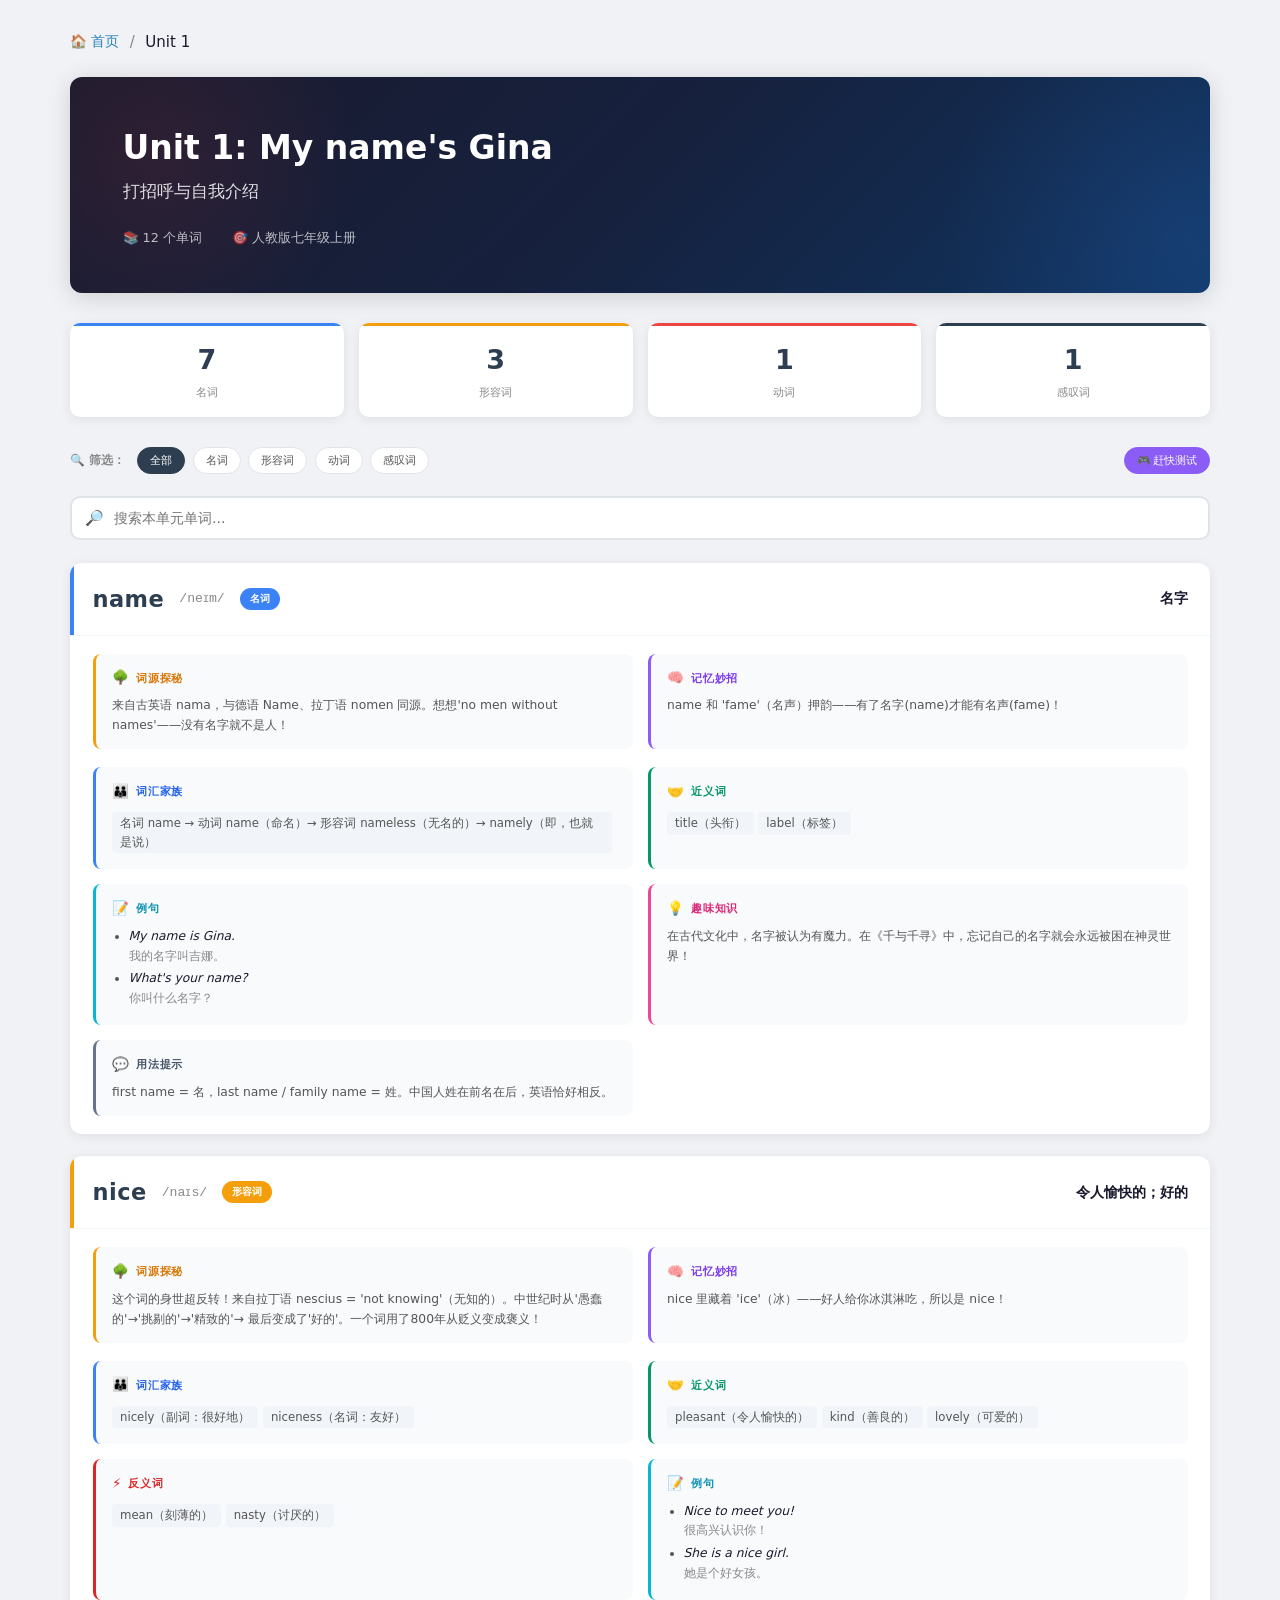
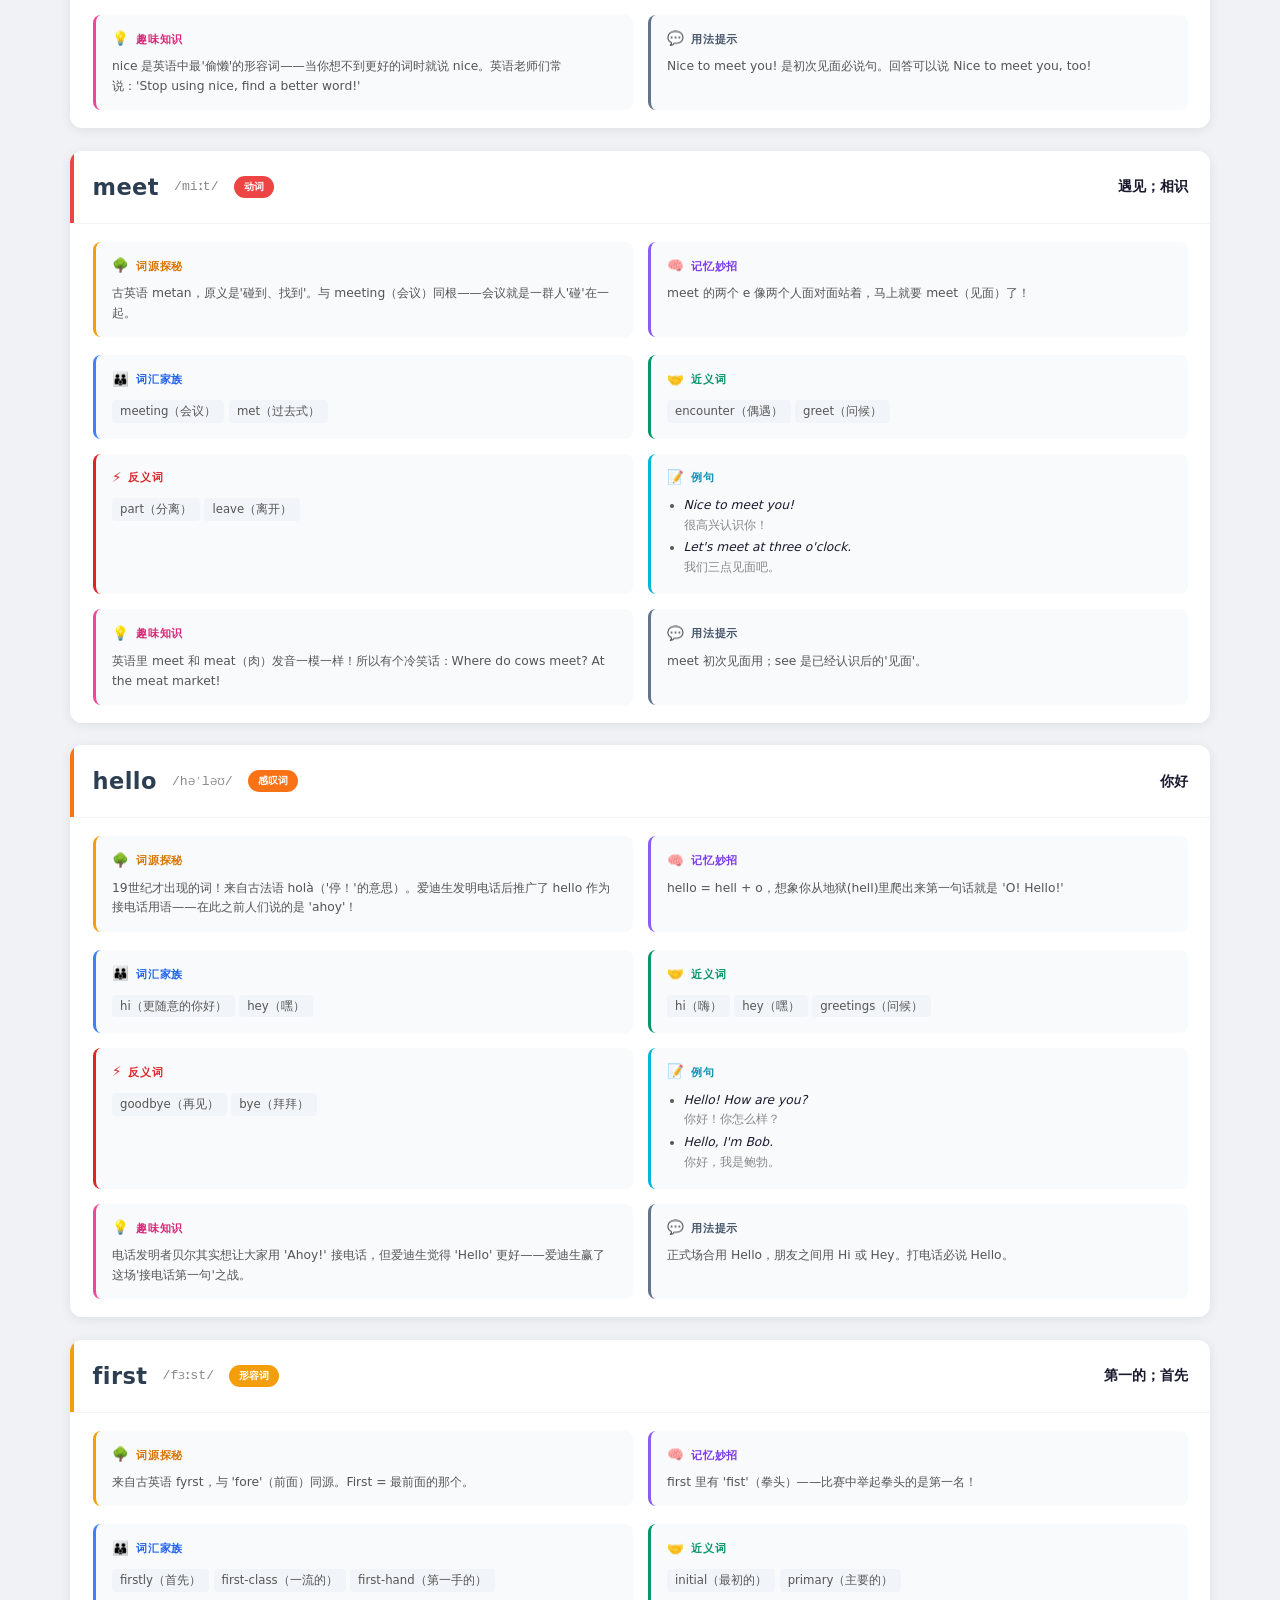
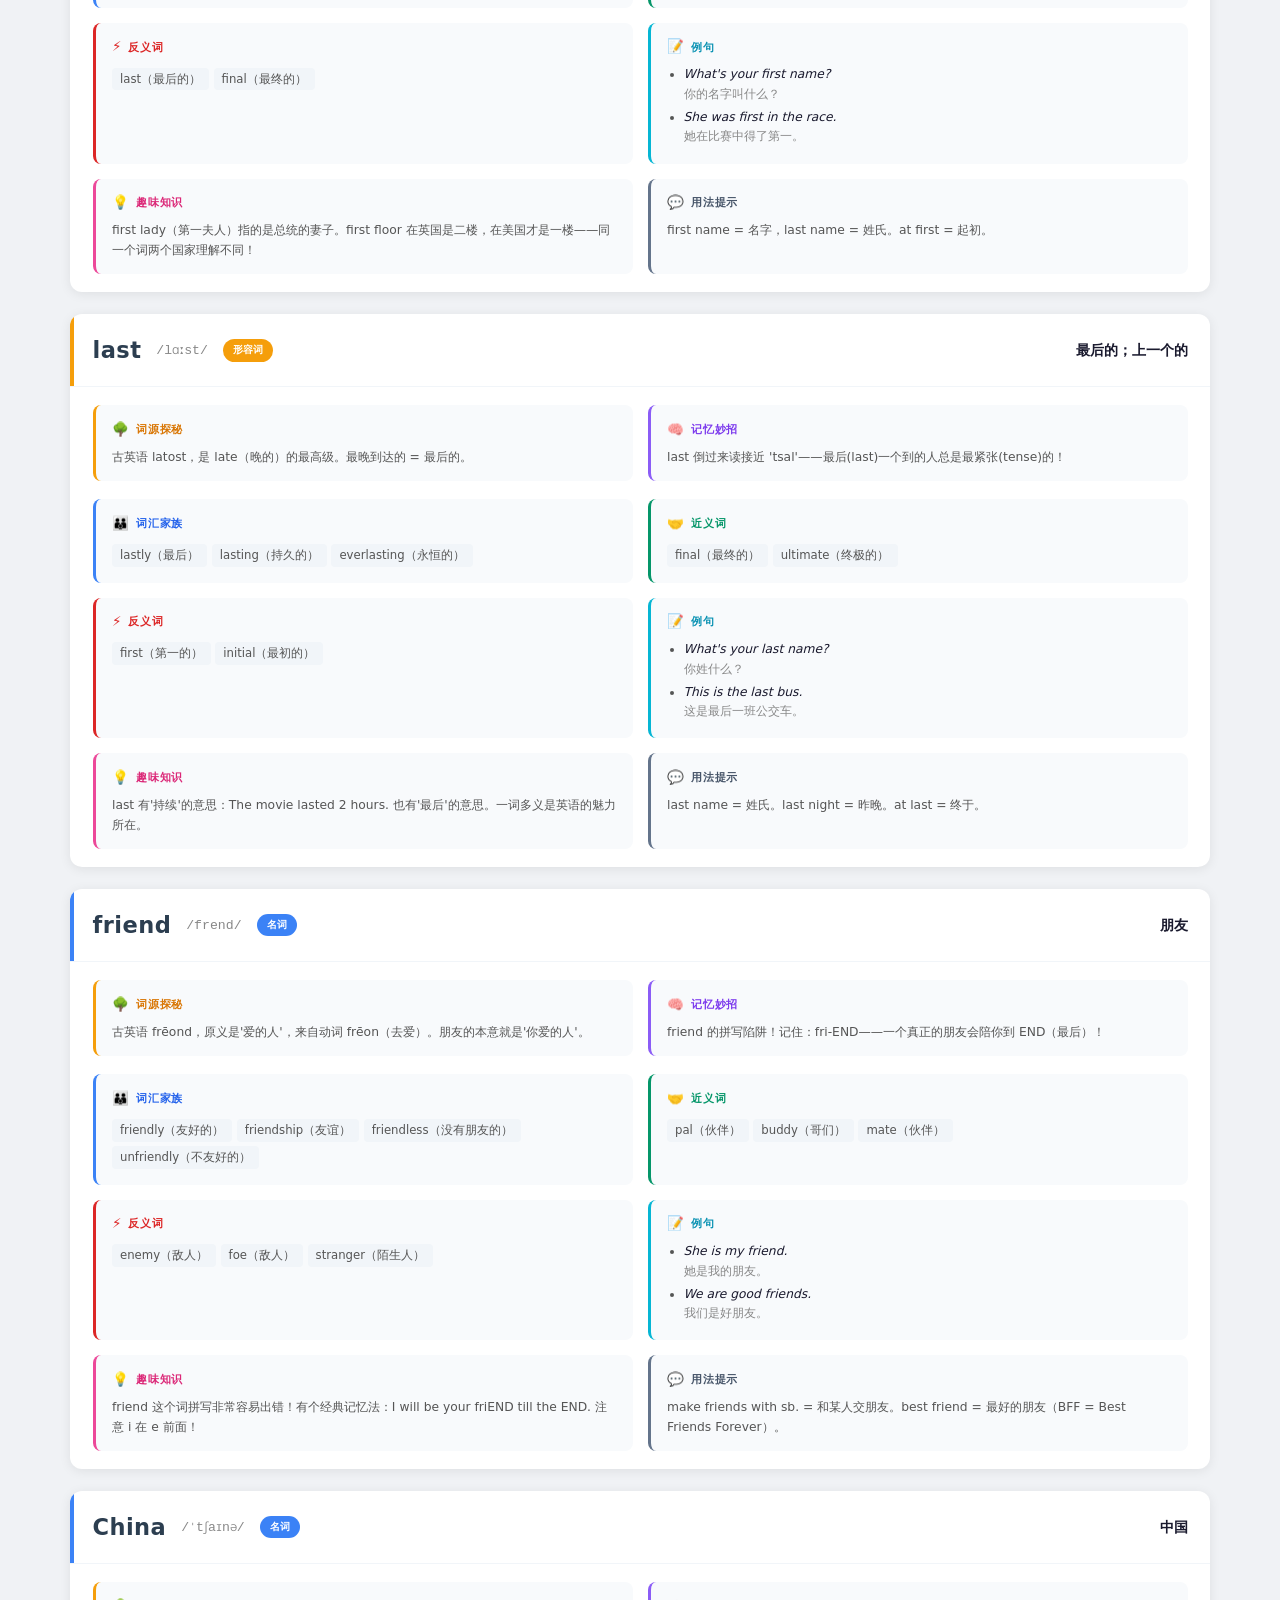
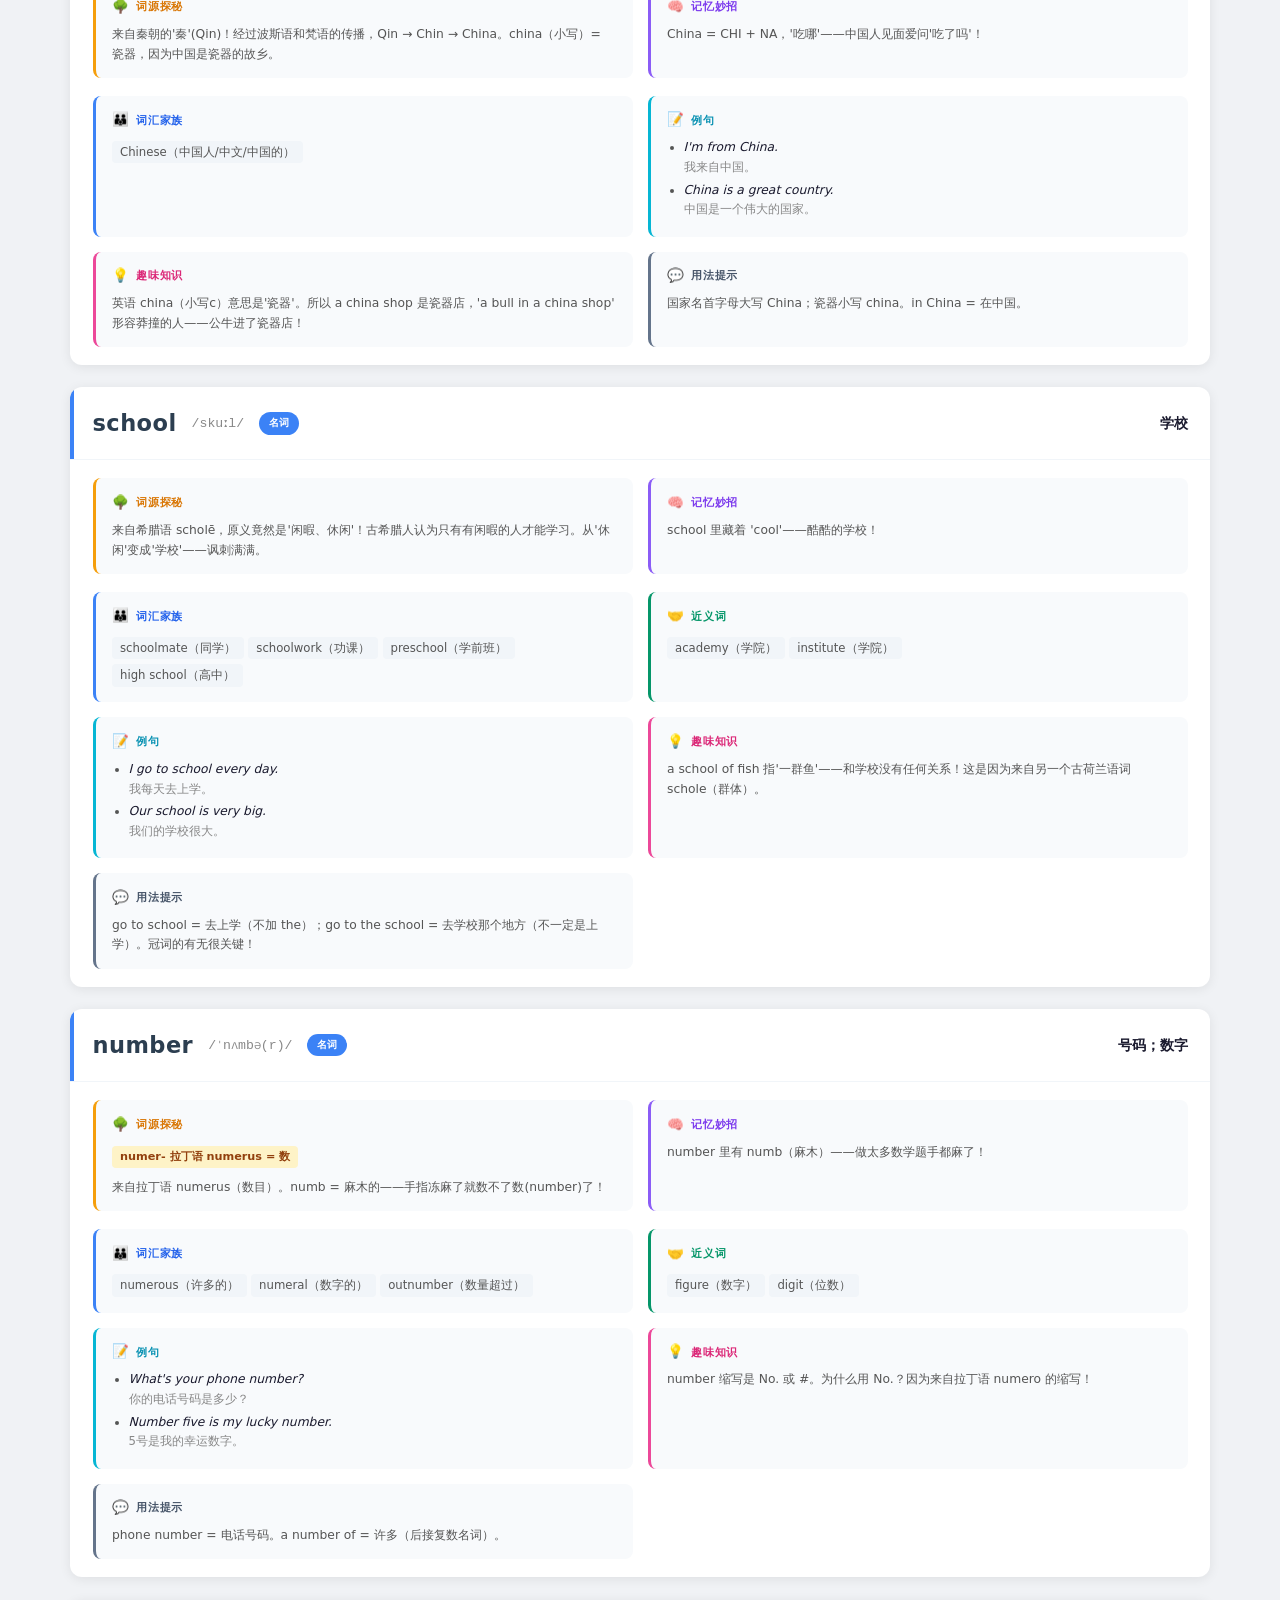
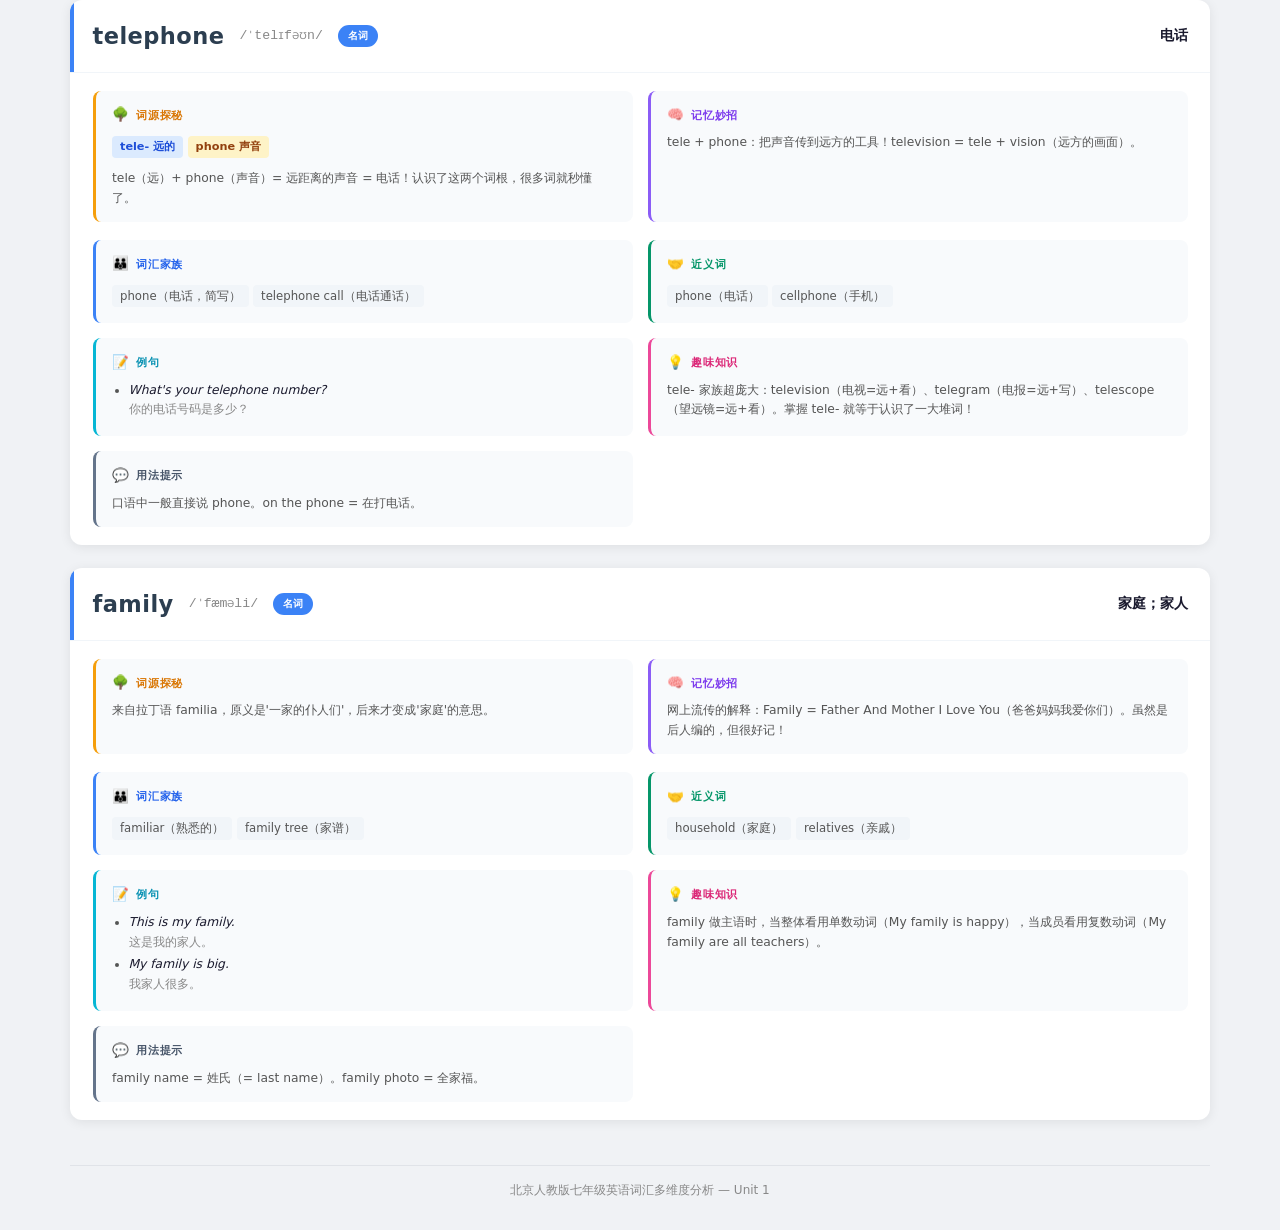
==== unit1.html @ 32a8beb2 "Initial commit: 北京初一英语词汇多维度分析 人教版七年级上册9个单元、90+核心词汇的多维度分析网站： - 词源探秘、记忆妙招、近反义词、趣味知识、用法提示 - 全局搜索、词性筛选、测" ====
<!DOCTYPE html>
<html lang="zh-CN">
<head>
<meta charset="UTF-8"><meta name="viewport" content="width=device-width,initial-scale=1">
<title>Unit 1 — 词汇分析</title>
<link rel="stylesheet" href="style.css">
</head>
<body>
<div id="unit-root"><p style="color:#888;padding:2rem">Loading...</p></div>
<script src="vocab-data-u1.js"></script>
<script src="word-renderer.js"></script>
<script>WordRenderer.renderUnit(UNIT1, document.getElementById('unit-root'));</script>
</body></html>
---- style.css ----
/* ===== Base Reset ===== */
*,*::before,*::after{box-sizing:border-box;margin:0;padding:0}
:root{
  --bg:#f0f2f5;--card:#fff;--border:#e0e3e8;
  --text:#1a1a2e;--text2:#555;--text3:#888;
  --accent:#2c3e50;--link:#2980b9;
  --shadow:0 2px 12px rgba(0,0,0,.08);
  --radius:10px;
  --noun:#3b82f6;--verb:#ef4444;--adj:#f59e0b;--adv:#8b5cf6;
  --prep:#06b6d4;--pron:#ec4899;--conj:#14b8a6;--num:#6366f1;--interj:#f97316;
}
html{font-size:15px;scroll-behavior:smooth}
body{font-family:"Segoe UI","Microsoft YaHei","PingFang SC",system-ui,sans-serif;background:var(--bg);color:var(--text);line-height:1.6;padding:2rem;max-width:1200px;margin:0 auto}

/* ===== Typography ===== */
h1{font-size:1.8rem;color:var(--accent);margin-bottom:.3rem}
h2{font-size:1.3rem;color:var(--accent);margin:2rem 0 1rem;padding-bottom:.4rem;border-bottom:2px solid var(--border)}
h3{font-size:1.05rem;color:var(--text2);margin:1.2rem 0 .6rem}
p.subtitle{color:var(--text2);margin-bottom:2rem;font-size:.95rem}

/* ===== Cover ===== */
.cover{background:linear-gradient(135deg,#1a1a2e 0%,#16213e 50%,#0f3460 100%);color:#fff;border-radius:12px;padding:3rem 3.5rem;margin-bottom:2rem;box-shadow:0 4px 24px rgba(0,0,0,.15);position:relative;overflow:hidden}
.cover::before{content:'';position:absolute;top:-40%;right:-20%;width:500px;height:500px;background:radial-gradient(circle,rgba(59,130,246,.15) 0%,transparent 70%);pointer-events:none}
.cover::after{content:'';position:absolute;bottom:-30%;left:-10%;width:400px;height:400px;background:radial-gradient(circle,rgba(239,68,68,.1) 0%,transparent 70%);pointer-events:none}
.cover h1{font-size:2.2rem;margin-bottom:.3rem;position:relative;z-index:1;color:#fff}
.cover .cover-sub{font-size:1.1rem;color:rgba(255,255,255,.85);margin-bottom:1.5rem;position:relative;z-index:1}
.cover .cover-meta{display:flex;gap:2rem;flex-wrap:wrap;font-size:.85rem;color:rgba(255,255,255,.7);position:relative;z-index:1}
.cover .cover-meta span{display:flex;align-items:center;gap:.4rem}
.cover .cover-emoji{font-size:3rem;position:absolute;right:3rem;top:50%;transform:translateY(-50%);z-index:1;opacity:.3}

/* ===== Stats Bar ===== */
.stats-bar{display:grid;grid-template-columns:repeat(4,1fr);gap:1rem;margin-bottom:2rem}
.stat-card{background:var(--card);border-radius:var(--radius);box-shadow:var(--shadow);padding:1rem 1.2rem;text-align:center;position:relative;overflow:hidden}
.stat-card::before{content:'';position:absolute;top:0;left:0;right:0;height:3px;background:var(--accent)}
.stat-card .stat-num{font-size:1.8rem;font-weight:800;color:var(--accent)}
.stat-card .stat-label{font-size:.75rem;color:var(--text3);margin-top:.2rem}
.stat-card.sc-noun::before{background:var(--noun)}
.stat-card.sc-verb::before{background:var(--verb)}
.stat-card.sc-adj::before{background:var(--adj)}
.stat-card.sc-total::before{background:linear-gradient(90deg,var(--noun),var(--verb),var(--adj),var(--adv))}

/* ===== Unit Grid ===== */
.unit-grid{display:grid;grid-template-columns:repeat(3,1fr);gap:1rem;margin-bottom:2rem}
a.unit-card{text-decoration:none;color:inherit;display:block}
.unit-card{background:var(--card);border-radius:var(--radius);box-shadow:var(--shadow);padding:1.3rem 1.5rem;border-left:4px solid var(--border);transition:transform .15s,box-shadow .15s;cursor:pointer;position:relative;overflow:hidden}
.unit-card:hover{transform:translateY(-3px);box-shadow:0 8px 24px rgba(0,0,0,.12)}
.unit-card .unit-num{font-size:.62rem;font-weight:700;letter-spacing:.12em;text-transform:uppercase;margin-bottom:.3rem;color:var(--text3)}
.unit-card .unit-title{font-size:1rem;font-weight:700;color:var(--accent);margin-bottom:.4rem}
.unit-card .unit-desc{font-size:.78rem;color:var(--text2);line-height:1.5;margin-bottom:.5rem}
.unit-card .unit-tags{display:flex;gap:.3rem;flex-wrap:wrap}
.unit-card .unit-tag{font-size:.62rem;padding:2px 8px;border-radius:12px;font-weight:600;color:#fff}
.unit-card .unit-count{position:absolute;right:1rem;top:1rem;font-size:.7rem;color:var(--text3);font-weight:600}
.uc-1{border-left-color:#3b82f6}.uc-2{border-left-color:#ef4444}.uc-3{border-left-color:#f59e0b}
.uc-4{border-left-color:#8b5cf6}.uc-5{border-left-color:#06b6d4}.uc-6{border-left-color:#ec4899}
.uc-7{border-left-color:#14b8a6}.uc-8{border-left-color:#f97316}.uc-9{border-left-color:#6366f1}
.uc-10{border-left-color:#84cc16}.uc-11{border-left-color:#a855f7}.uc-12{border-left-color:#0ea5e9}

/* ===== Search Bar ===== */
.search-wrap{margin-bottom:2rem;position:relative}
.search-wrap input{width:100%;padding:.8rem 1.2rem .8rem 2.8rem;border:2px solid var(--border);border-radius:var(--radius);font-size:.95rem;font-family:inherit;background:var(--card);transition:border-color .2s,box-shadow .2s;outline:none}
.search-wrap input:focus{border-color:var(--link);box-shadow:0 0 0 3px rgba(41,128,185,.12)}
.search-wrap .search-icon{position:absolute;left:1rem;top:50%;transform:translateY(-50%);font-size:1rem;color:var(--text3)}
.search-results{position:absolute;top:100%;left:0;right:0;background:var(--card);border:1px solid var(--border);border-radius:var(--radius);box-shadow:0 8px 32px rgba(0,0,0,.12);max-height:400px;overflow-y:auto;z-index:100;display:none}
.search-results.active{display:block}
.search-item{padding:.7rem 1.2rem;cursor:pointer;transition:background .1s;display:flex;align-items:center;gap:.8rem;border-bottom:1px solid #f1f5f9}
.search-item:hover{background:#f8fafc}
.search-item .si-word{font-weight:700;font-size:.95rem;min-width:80px}
.search-item .si-phonetic{font-size:.78rem;color:var(--text3)}
.search-item .si-meaning{font-size:.78rem;color:var(--text2);flex:1}
.search-item .si-unit{font-size:.65rem;color:#fff;padding:2px 8px;border-radius:4px;background:var(--accent)}

/* ===== Nav ===== */
.nav{margin-bottom:1.5rem;display:flex;align-items:center;gap:.5rem}
.nav a{color:var(--link);text-decoration:none;font-size:.9rem;font-weight:500}
.nav a:hover{text-decoration:underline}
.nav .sep{color:var(--text3);margin:0 .2rem}

/* ===== Word Card ===== */
.word-list{display:flex;flex-direction:column;gap:1.5rem}
.word-card{background:var(--card);border-radius:12px;box-shadow:var(--shadow);overflow:hidden;transition:transform .15s}
.word-card:hover{transform:translateY(-2px);box-shadow:0 6px 24px rgba(0,0,0,.1)}
.wc-header{padding:1.2rem 1.5rem;display:flex;align-items:center;gap:1rem;border-bottom:1px solid #f1f5f9;position:relative}
.wc-header::before{content:'';position:absolute;left:0;top:0;bottom:0;width:4px}
.wc-header.pos-n::before{background:var(--noun)}
.wc-header.pos-v::before{background:var(--verb)}
.wc-header.pos-adj::before{background:var(--adj)}
.wc-header.pos-adv::before{background:var(--adv)}
.wc-header.pos-prep::before{background:var(--prep)}
.wc-header.pos-pron::before{background:var(--pron)}
.wc-header.pos-conj::before{background:var(--conj)}
.wc-header.pos-num::before{background:var(--num)}
.wc-header.pos-interj::before{background:var(--interj)}
.wc-word{font-size:1.5rem;font-weight:800;color:var(--accent);letter-spacing:.02em}
.wc-phonetic{font-size:.88rem;color:var(--text3);font-family:"Cascadia Code","Fira Code",monospace}
.wc-pos{font-size:.68rem;padding:3px 10px;border-radius:12px;font-weight:700;color:#fff;white-space:nowrap}
.pos-n .wc-pos{background:var(--noun)}.pos-v .wc-pos{background:var(--verb)}
.pos-adj .wc-pos{background:var(--adj)}.pos-adv .wc-pos{background:var(--adv)}
.pos-prep .wc-pos{background:var(--prep)}.pos-pron .wc-pos{background:var(--pron)}
.pos-conj .wc-pos{background:var(--conj)}.pos-num .wc-pos{background:var(--num)}
.pos-interj .wc-pos{background:var(--interj)}
.wc-meaning{margin-left:auto;font-size:.95rem;color:var(--text);font-weight:600}
.wc-body{padding:1.2rem 1.5rem;display:grid;grid-template-columns:repeat(2,1fr);gap:1rem}

/* ===== Dimension Panels ===== */
.dim-panel{background:#f8fafc;border-radius:8px;padding:.9rem 1.1rem;border-left:3px solid var(--border)}
.dim-panel .dim-title{font-size:.7rem;font-weight:700;letter-spacing:.08em;text-transform:uppercase;margin-bottom:.5rem;display:flex;align-items:center;gap:.4rem}
.dim-panel .dim-title .dim-icon{font-size:.9rem}
.dim-panel.dp-root{border-left-color:#f59e0b}
.dim-panel.dp-root .dim-title{color:#d97706}
.dim-panel.dp-memory{border-left-color:#8b5cf6}
.dim-panel.dp-memory .dim-title{color:#7c3aed}
.dim-panel.dp-family{border-left-color:#3b82f6}
.dim-panel.dp-family .dim-title{color:#2563eb}
.dim-panel.dp-syn{border-left-color:#059669}
.dim-panel.dp-syn .dim-title{color:#059669}
.dim-panel.dp-ant{border-left-color:#dc2626}
.dim-panel.dp-ant .dim-title{color:#dc2626}
.dim-panel.dp-sentence{border-left-color:#06b6d4}
.dim-panel.dp-sentence .dim-title{color:#0891b2}
.dim-panel.dp-fun{border-left-color:#ec4899}
.dim-panel.dp-fun .dim-title{color:#db2777}
.dim-panel.dp-usage{border-left-color:#64748b}
.dim-panel.dp-usage .dim-title{color:#475569}

.dim-panel p,.dim-panel li{font-size:.82rem;color:var(--text2);line-height:1.6}
.dim-panel ul{padding-left:1.1rem;margin:0}
.dim-panel li{margin-bottom:.2rem}
.dim-panel .root-part{display:inline-block;padding:2px 8px;border-radius:4px;font-size:.75rem;font-weight:600;margin-right:.3rem;margin-bottom:.3rem}
.dim-panel .rp-prefix{background:#dbeafe;color:#1d4ed8}
.dim-panel .rp-root{background:#fef3c7;color:#92400e}
.dim-panel .rp-suffix{background:#dcfce7;color:#166534}
.dim-panel .word-tag{display:inline-block;padding:2px 8px;border-radius:4px;font-size:.78rem;font-weight:500;margin:.15rem .3rem .15rem 0;background:#f1f5f9;color:var(--text2);transition:background .15s}
.dim-panel .word-tag:hover{background:#e2e8f0}
.dim-panel .highlight{font-weight:700;color:var(--accent)}
.dim-panel .example-en{font-style:italic;color:var(--text);font-weight:500}
.dim-panel .example-zh{color:var(--text3);font-size:.78rem}

/* ===== Full-width dimension ===== */
.wc-full{padding:0 1.5rem 1.2rem;display:grid;grid-template-columns:repeat(2,1fr);gap:1rem}

/* ===== POS Tag Colors ===== */
.tag-noun{background:var(--noun)}.tag-verb{background:var(--verb)}
.tag-adj{background:var(--adj)}.tag-adv{background:var(--adv)}
.tag-prep{background:var(--prep)}.tag-pron{background:var(--pron)}
.tag-conj{background:var(--conj)}.tag-num{background:var(--num)}

/* ===== Filter Bar ===== */
.filter-bar{display:flex;gap:.5rem;flex-wrap:wrap;margin-bottom:1.5rem;align-items:center}
.filter-bar label{font-size:.78rem;color:var(--text3);font-weight:600;margin-right:.3rem}
.fbtn{padding:.35rem .8rem;font-size:.72rem;border:1px solid var(--border);border-radius:16px;background:var(--card);color:var(--text2);cursor:pointer;transition:all .15s;font-family:inherit;font-weight:500}
.fbtn:hover{background:#f1f5f9;border-color:#94a3b8}
.fbtn.active{background:var(--accent);color:#fff;border-color:var(--accent)}

/* ===== Quiz Mode ===== */
.quiz-overlay{position:fixed;inset:0;background:rgba(0,0,0,.5);z-index:500;display:flex;align-items:center;justify-content:center;opacity:0;pointer-events:none;transition:opacity .3s}
.quiz-overlay.active{opacity:1;pointer-events:auto}
.quiz-box{background:#fff;border-radius:16px;padding:2.5rem;max-width:500px;width:90%;box-shadow:0 16px 48px rgba(0,0,0,.2);text-align:center;transform:scale(.9);transition:transform .3s}
.quiz-overlay.active .quiz-box{transform:scale(1)}
.quiz-word{font-size:2rem;font-weight:800;color:var(--accent);margin-bottom:.5rem}
.quiz-phonetic{font-size:1rem;color:var(--text3);margin-bottom:1.5rem}
.quiz-options{display:grid;grid-template-columns:1fr 1fr;gap:.6rem;margin-bottom:1.5rem}
.quiz-opt{padding:.7rem;border:2px solid var(--border);border-radius:8px;font-size:.88rem;cursor:pointer;transition:all .15s;background:#fff;font-family:inherit}
.quiz-opt:hover{border-color:var(--link);background:#f0f7ff}
.quiz-opt.correct{border-color:#059669;background:#dcfce7;color:#166534;font-weight:600}
.quiz-opt.wrong{border-color:#dc2626;background:#fef2f2;color:#991b1b}
.quiz-score{font-size:.85rem;color:var(--text3);margin-bottom:.8rem}
.quiz-next{padding:.5rem 1.5rem;border:none;border-radius:8px;background:var(--accent);color:#fff;font-size:.88rem;cursor:pointer;font-family:inherit;font-weight:600;transition:background .15s}
.quiz-next:hover{background:#1a252f}
.quiz-close{position:absolute;top:1rem;right:1.2rem;font-size:1.3rem;cursor:pointer;color:var(--text3);background:none;border:none;transition:color .15s}
.quiz-close:hover{color:var(--text)}

/* ===== Progress Bar ===== */
.progress-wrap{margin-bottom:1.5rem}
.progress-bar{height:6px;background:#e2e8f0;border-radius:3px;overflow:hidden}
.progress-fill{height:100%;background:linear-gradient(90deg,#3b82f6,#8b5cf6);border-radius:3px;transition:width .5s ease}
.progress-text{font-size:.72rem;color:var(--text3);margin-top:.3rem;text-align:right}

/* ===== Footer ===== */
.footer{text-align:center;color:var(--text3);font-size:.8rem;margin-top:3rem;padding-top:1rem;border-top:1px solid var(--border)}

/* ===== Responsive ===== */
@media(max-width:900px){
  .unit-grid{grid-template-columns:repeat(2,1fr)}
  .stats-bar{grid-template-columns:repeat(2,1fr)}
  .wc-body,.wc-full{grid-template-columns:1fr}
}
@media(max-width:600px){
  body{padding:1rem}
  .unit-grid,.stats-bar{grid-template-columns:1fr}
  .cover{padding:2rem 1.5rem}
  .cover h1{font-size:1.5rem}
  .wc-header{flex-wrap:wrap}
  .wc-meaning{margin-left:0;width:100%;margin-top:.3rem}
  .quiz-options{grid-template-columns:1fr}
}
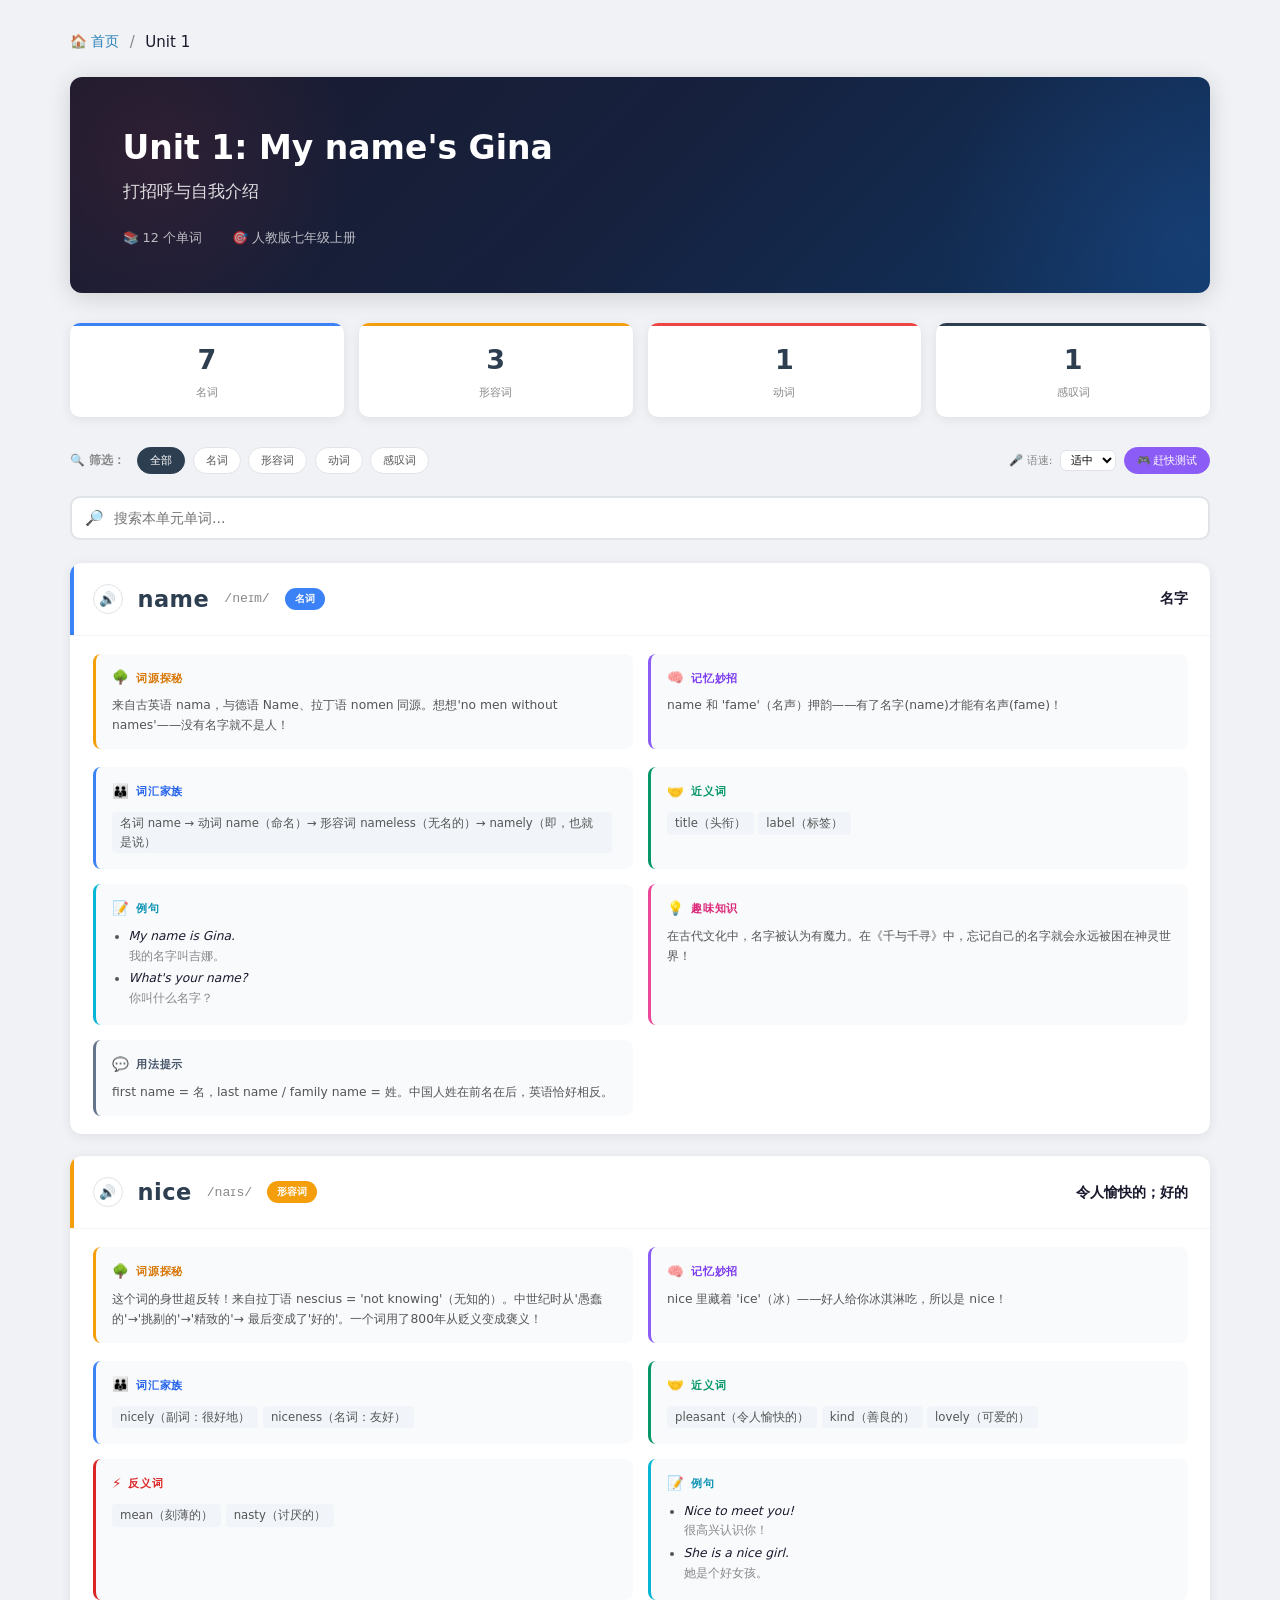
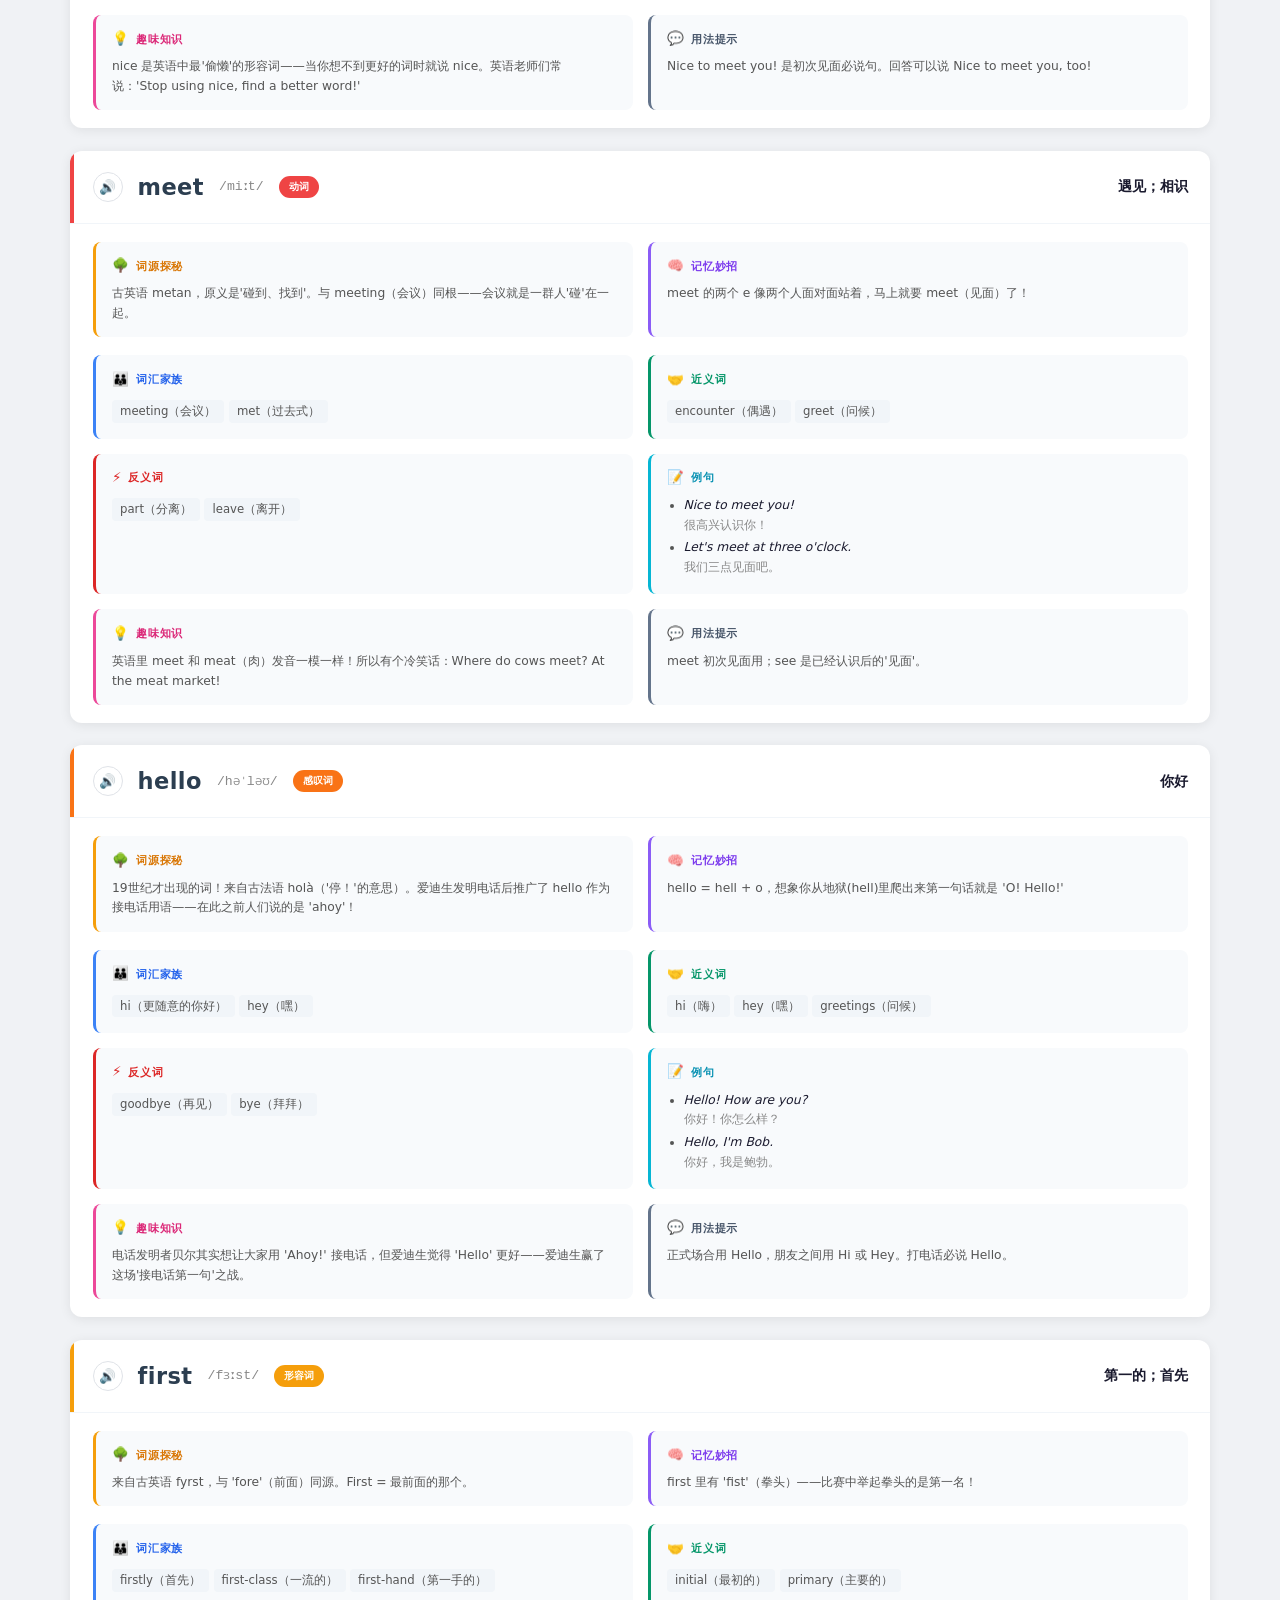
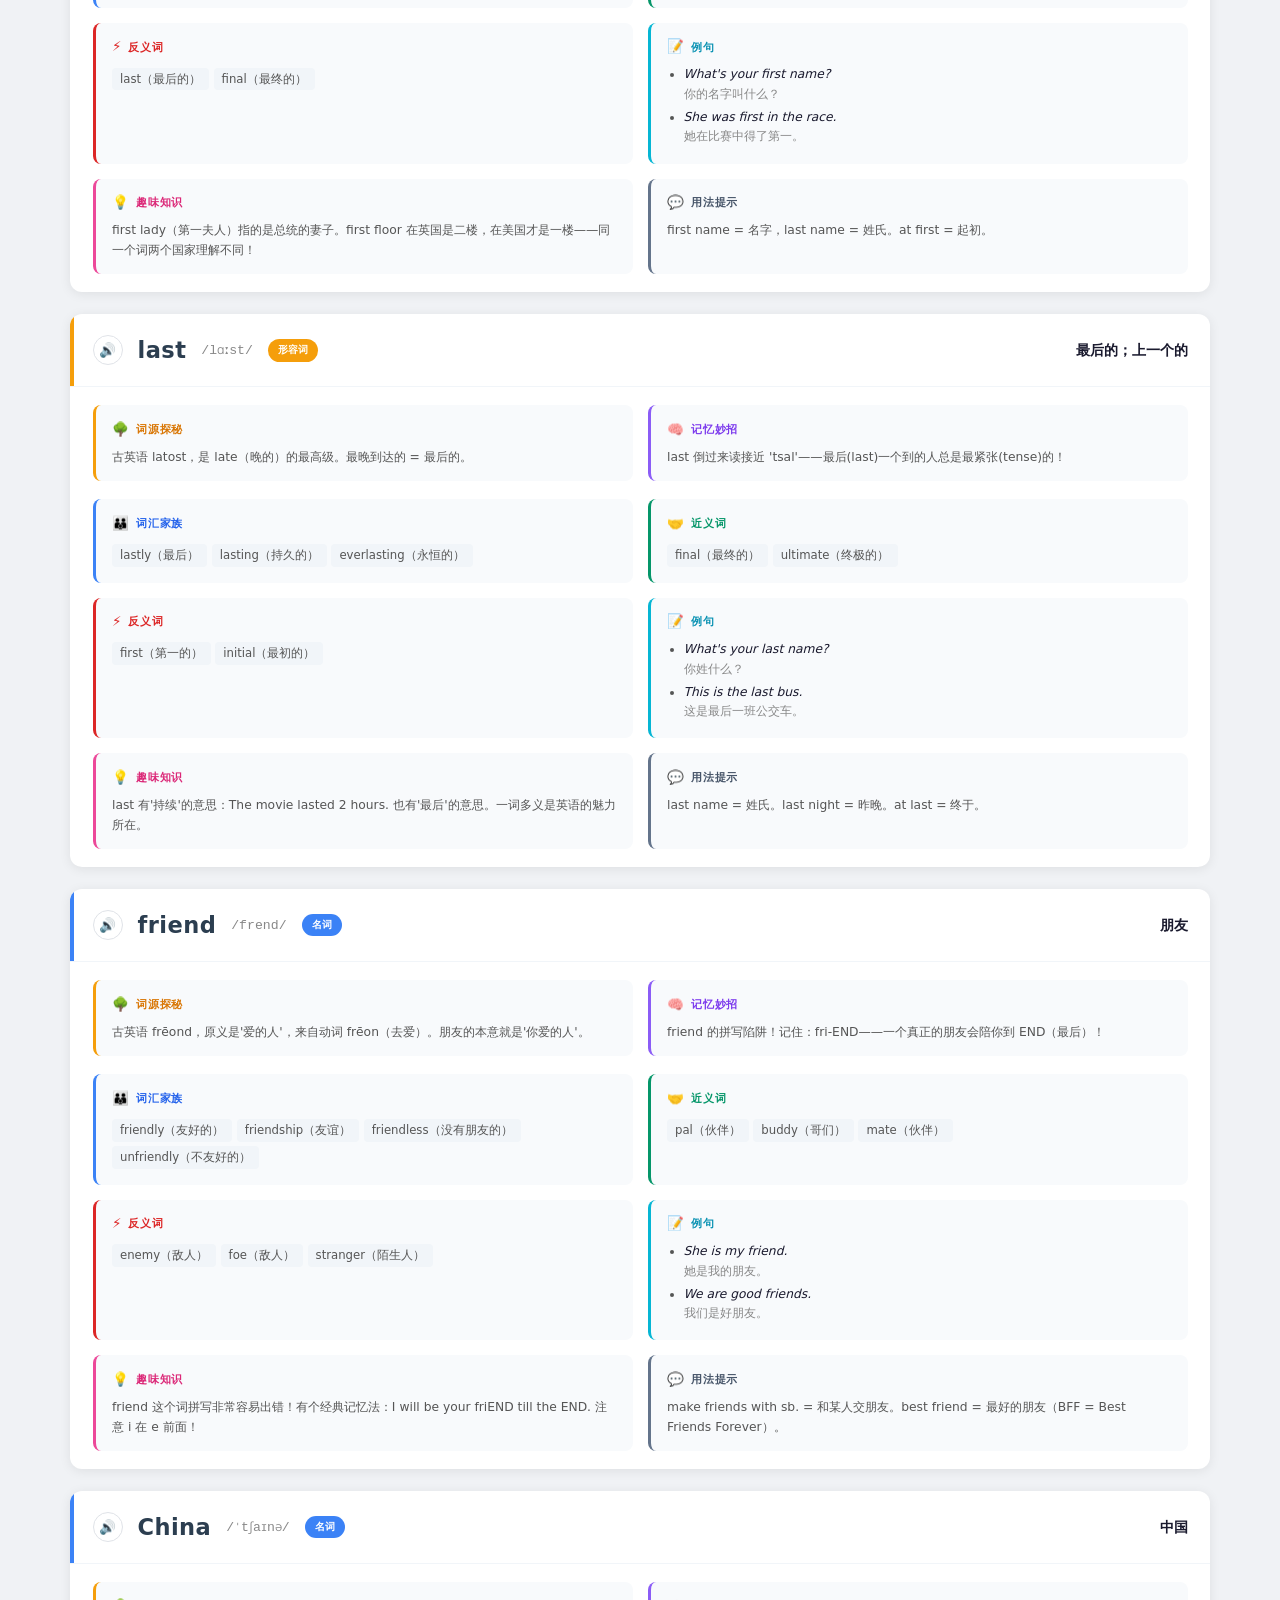
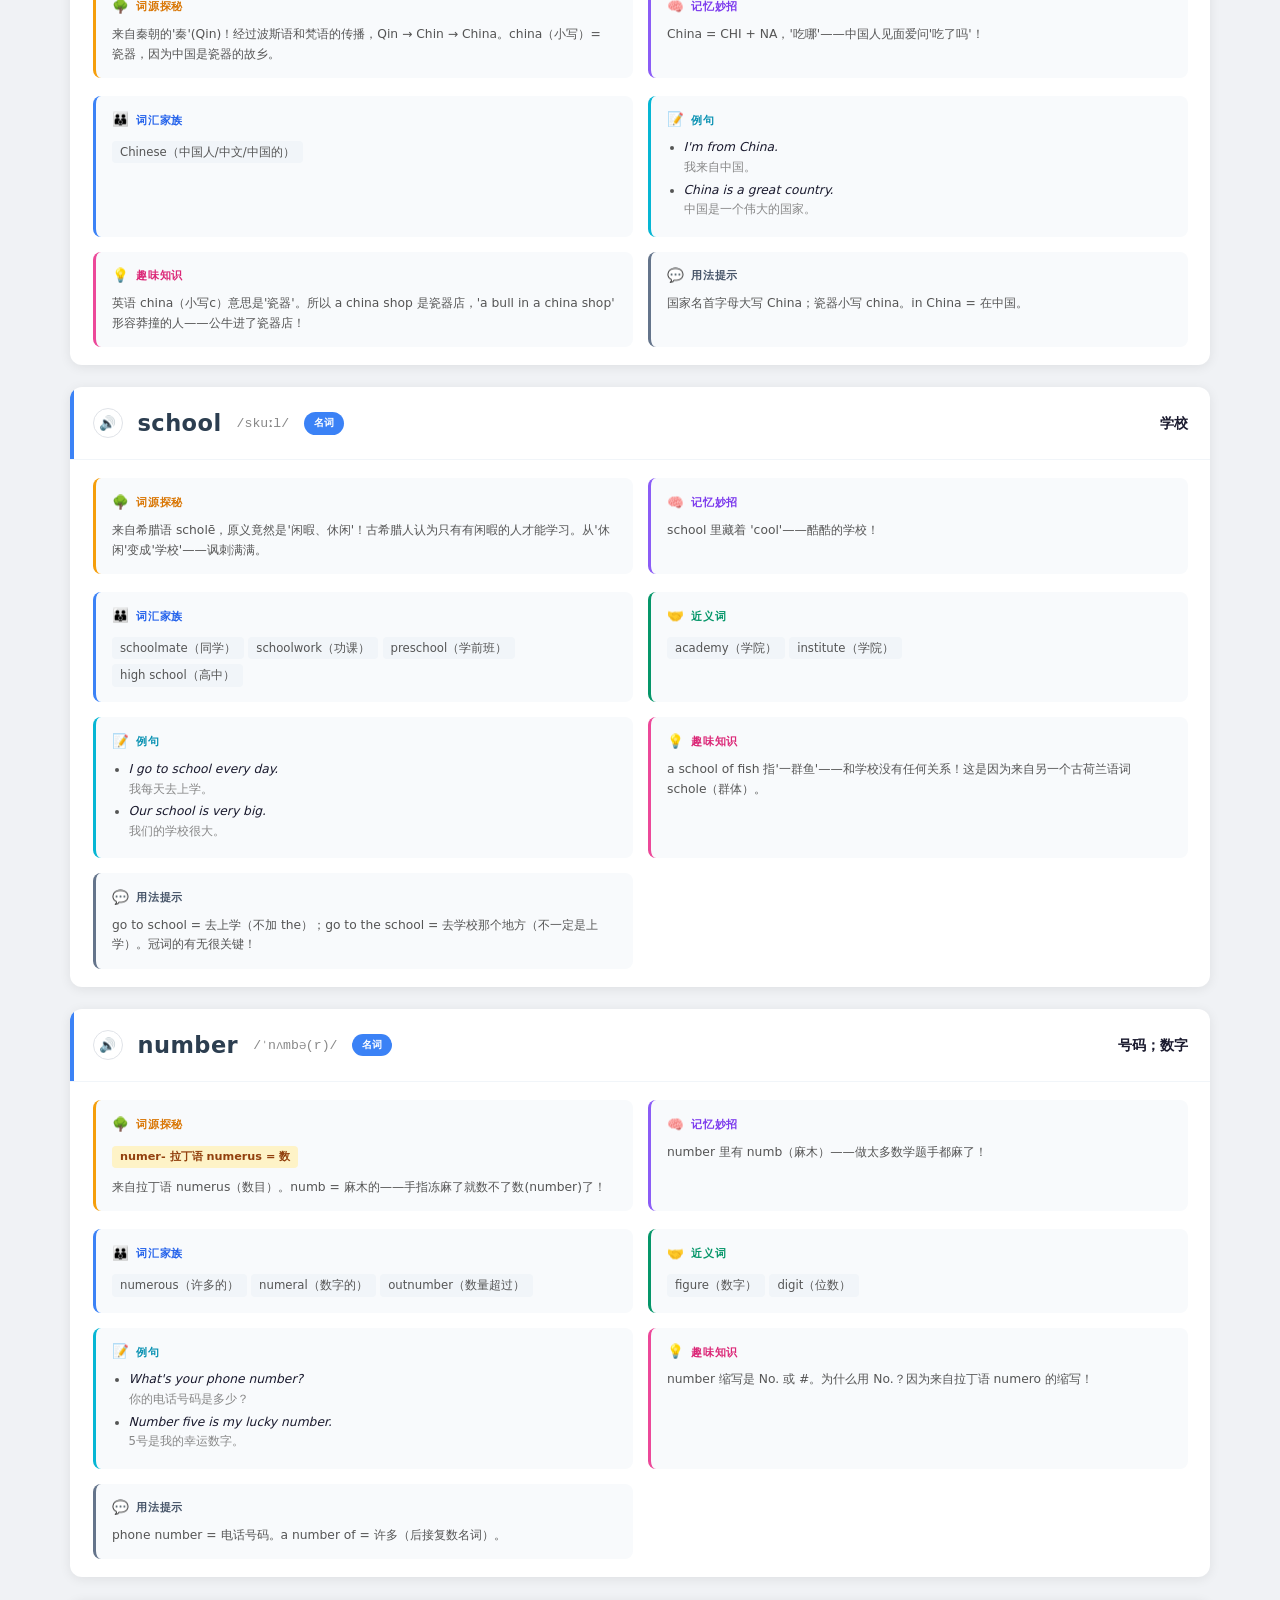
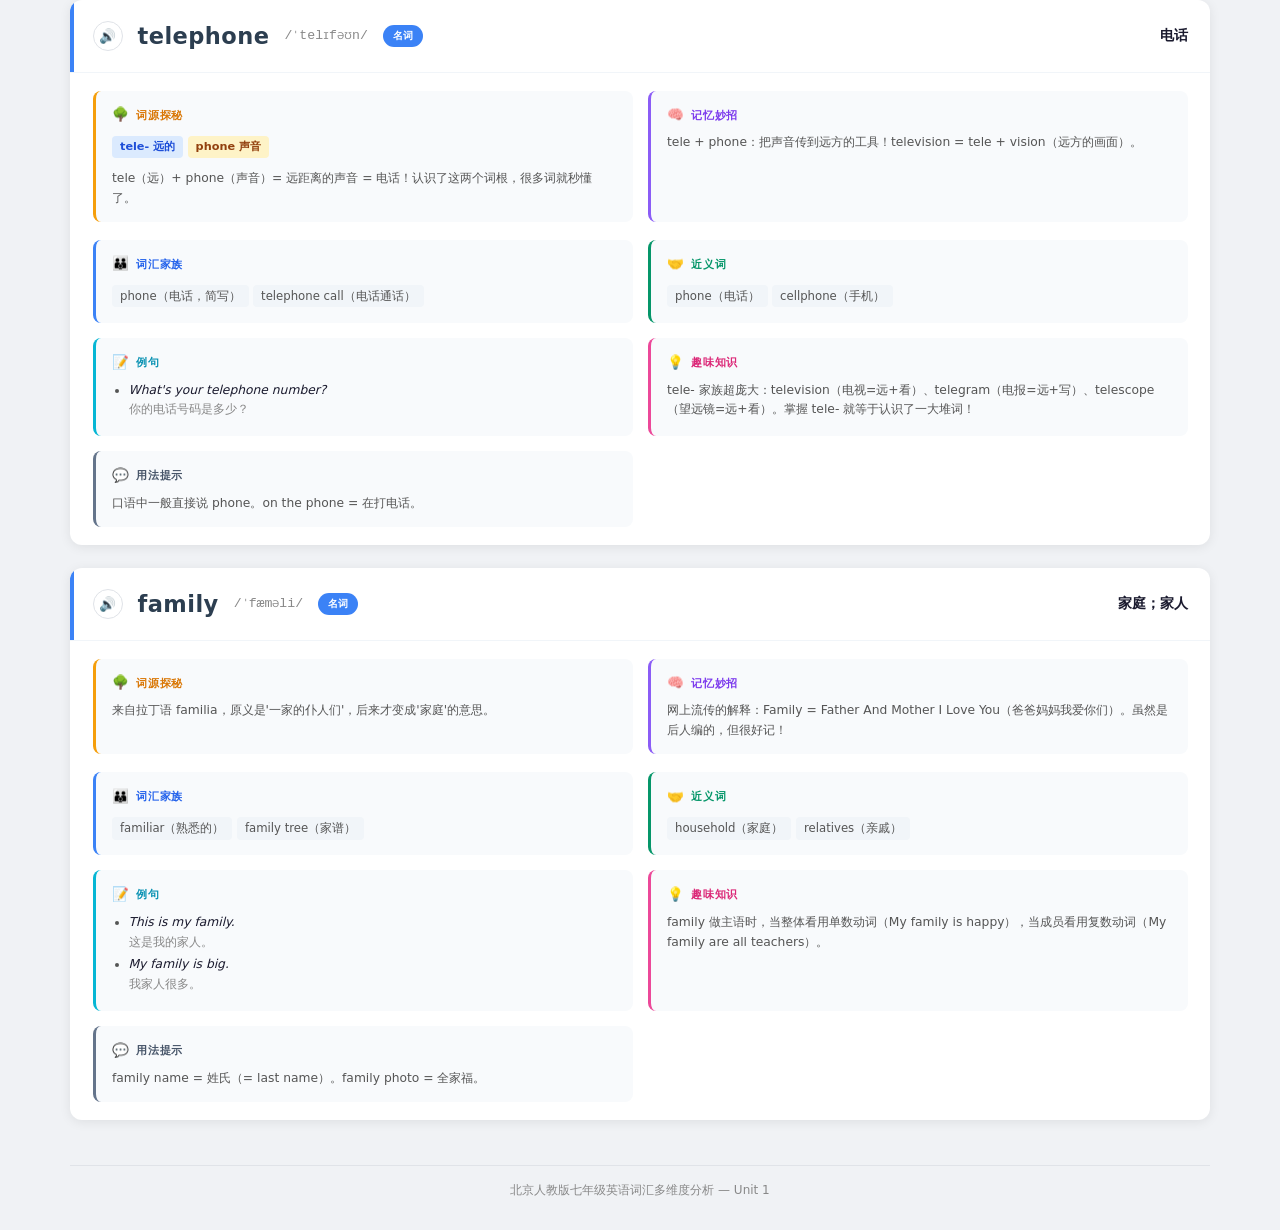
==== commit 65fbcc9e: "Add text-to-speech with Web Speech API - Word cards: speaker button reads word + example sentences -" ====
--- a/unit1.html
+++ b/unit1.html
@@ -8,6 +8,7 @@
 <body>
 <div id="unit-root"><p style="color:#888;padding:2rem">Loading...</p></div>
 <script src="vocab-data-u1.js"></script>
+<script src="tts.js"></script>
 <script src="word-renderer.js"></script>
 <script>WordRenderer.renderUnit(UNIT1, document.getElementById('unit-root'));</script>
 </body></html>
--- a/style.css
+++ b/style.css
@@ -175,6 +175,36 @@
 .progress-fill{height:100%;background:linear-gradient(90deg,#3b82f6,#8b5cf6);border-radius:3px;transition:width .5s ease}
 .progress-text{font-size:.72rem;color:var(--text3);margin-top:.3rem;text-align:right}
 
+/* ===== Story Section ===== */
+.story-hint{font-size:.82rem;color:var(--text3);margin-bottom:1rem}
+.story-card{background:var(--card);border-radius:var(--radius);box-shadow:var(--shadow);padding:2rem 2.5rem;margin-bottom:2rem;line-height:2}
+.story-chapter{margin-bottom:1.5rem}
+.story-chapter:last-child{margin-bottom:0}
+.story-chapter-title{font-size:1.05rem;font-weight:700;color:var(--accent);margin-bottom:.6rem;padding-bottom:.4rem;border-bottom:2px dashed var(--border)}
+.story-line{margin-bottom:.7rem}
+.story-en{font-size:.95rem;color:var(--text);line-height:1.8}
+.story-zh{font-size:.82rem;color:var(--text3);line-height:1.6;padding-left:.5rem;border-left:2px solid #e2e8f0;margin-top:.1rem}
+.story-word{display:inline-block;color:#2563eb;font-weight:700;text-decoration:none;padding:0 3px;border-radius:3px;background:rgba(37,99,235,.06);border-bottom:2px solid rgba(37,99,235,.3);transition:all .15s;cursor:pointer}
+.story-word:hover{background:rgba(37,99,235,.12);border-bottom-color:#2563eb;transform:translateY(-1px)}
+.story-block-en{margin-bottom:1rem}
+.story-block-en p{font-size:.95rem;color:var(--text);line-height:2;margin-bottom:.6rem}
+.story-block-divider{text-align:center;color:var(--text3);font-size:.82rem;margin:1.2rem 0;position:relative}
+.story-block-divider::before,.story-block-divider::after{content:'';position:absolute;top:50%;width:30%;height:1px;background:var(--border)}
+.story-block-divider::before{left:0}
+.story-block-divider::after{right:0}
+.story-block-zh{background:#f8fafc;border-radius:8px;padding:1.2rem 1.5rem;border-left:3px solid #8b5cf6}
+.story-block-zh p{font-size:.88rem;color:var(--text2);line-height:1.9;margin-bottom:.5rem}
+
+/* ===== TTS Buttons ===== */
+.tts-btn{background:none;border:1px solid var(--border);border-radius:50%;width:30px;height:30px;font-size:.9rem;cursor:pointer;display:flex;align-items:center;justify-content:center;transition:all .15s;flex-shrink:0;padding:0}
+.tts-btn:hover{background:#eff6ff;border-color:#93c5fd}
+.tts-btn.tts-playing{background:#dbeafe;border-color:#3b82f6;animation:tts-pulse 1s ease-in-out infinite}
+.tts-chapter-btn{background:none;border:1px solid var(--border);border-radius:6px;padding:2px 8px;font-size:.82rem;cursor:pointer;transition:all .15s;vertical-align:middle;margin-right:.3rem}
+.tts-chapter-btn:hover{background:#eff6ff;border-color:#93c5fd}
+.tts-chapter-btn.tts-playing{background:#dbeafe;border-color:#3b82f6;animation:tts-pulse 1s ease-in-out infinite}
+@keyframes tts-pulse{0%,100%{opacity:1}50%{opacity:.5}}
+.tts-speed{padding:2px 6px;border:1px solid var(--border);border-radius:6px;font-size:.75rem;font-family:inherit;background:var(--card);cursor:pointer;vertical-align:middle}
+
 /* ===== Footer ===== */
 .footer{text-align:center;color:var(--text3);font-size:.8rem;margin-top:3rem;padding-top:1rem;border-top:1px solid var(--border)}
 
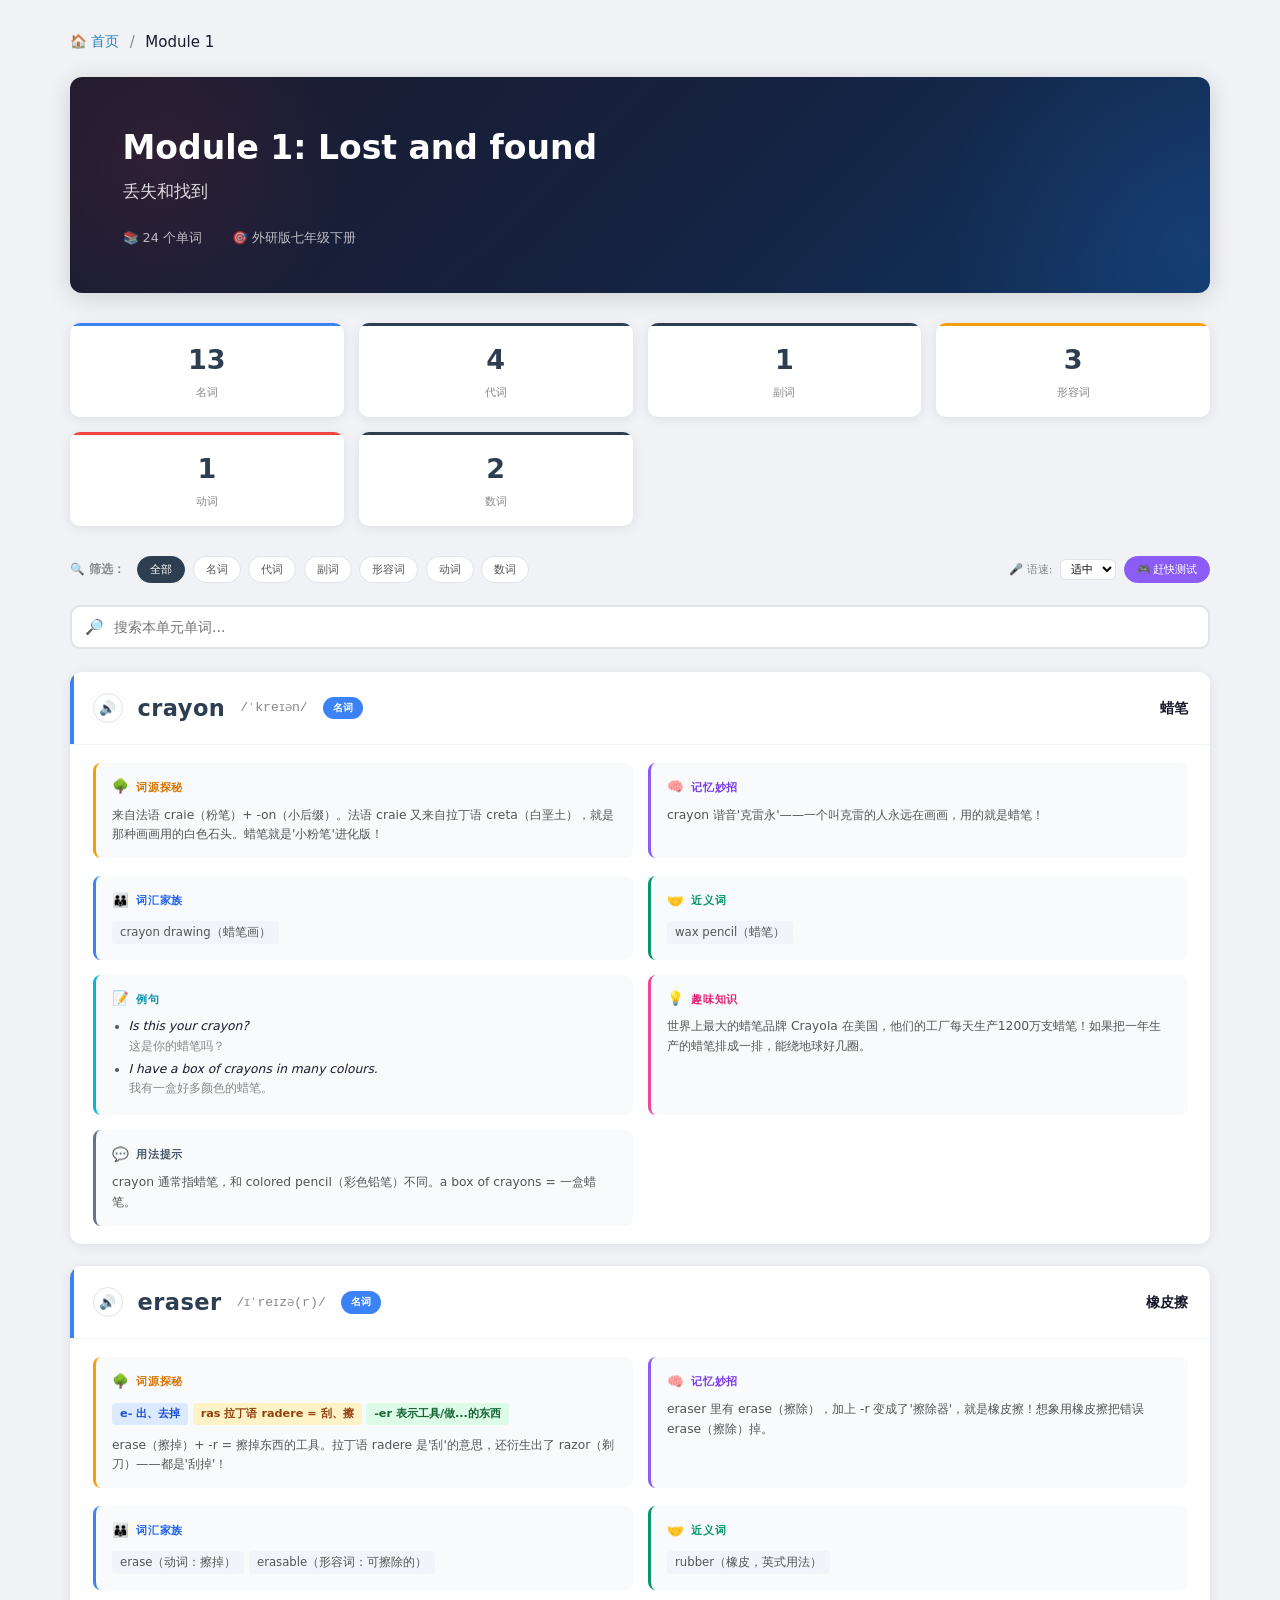
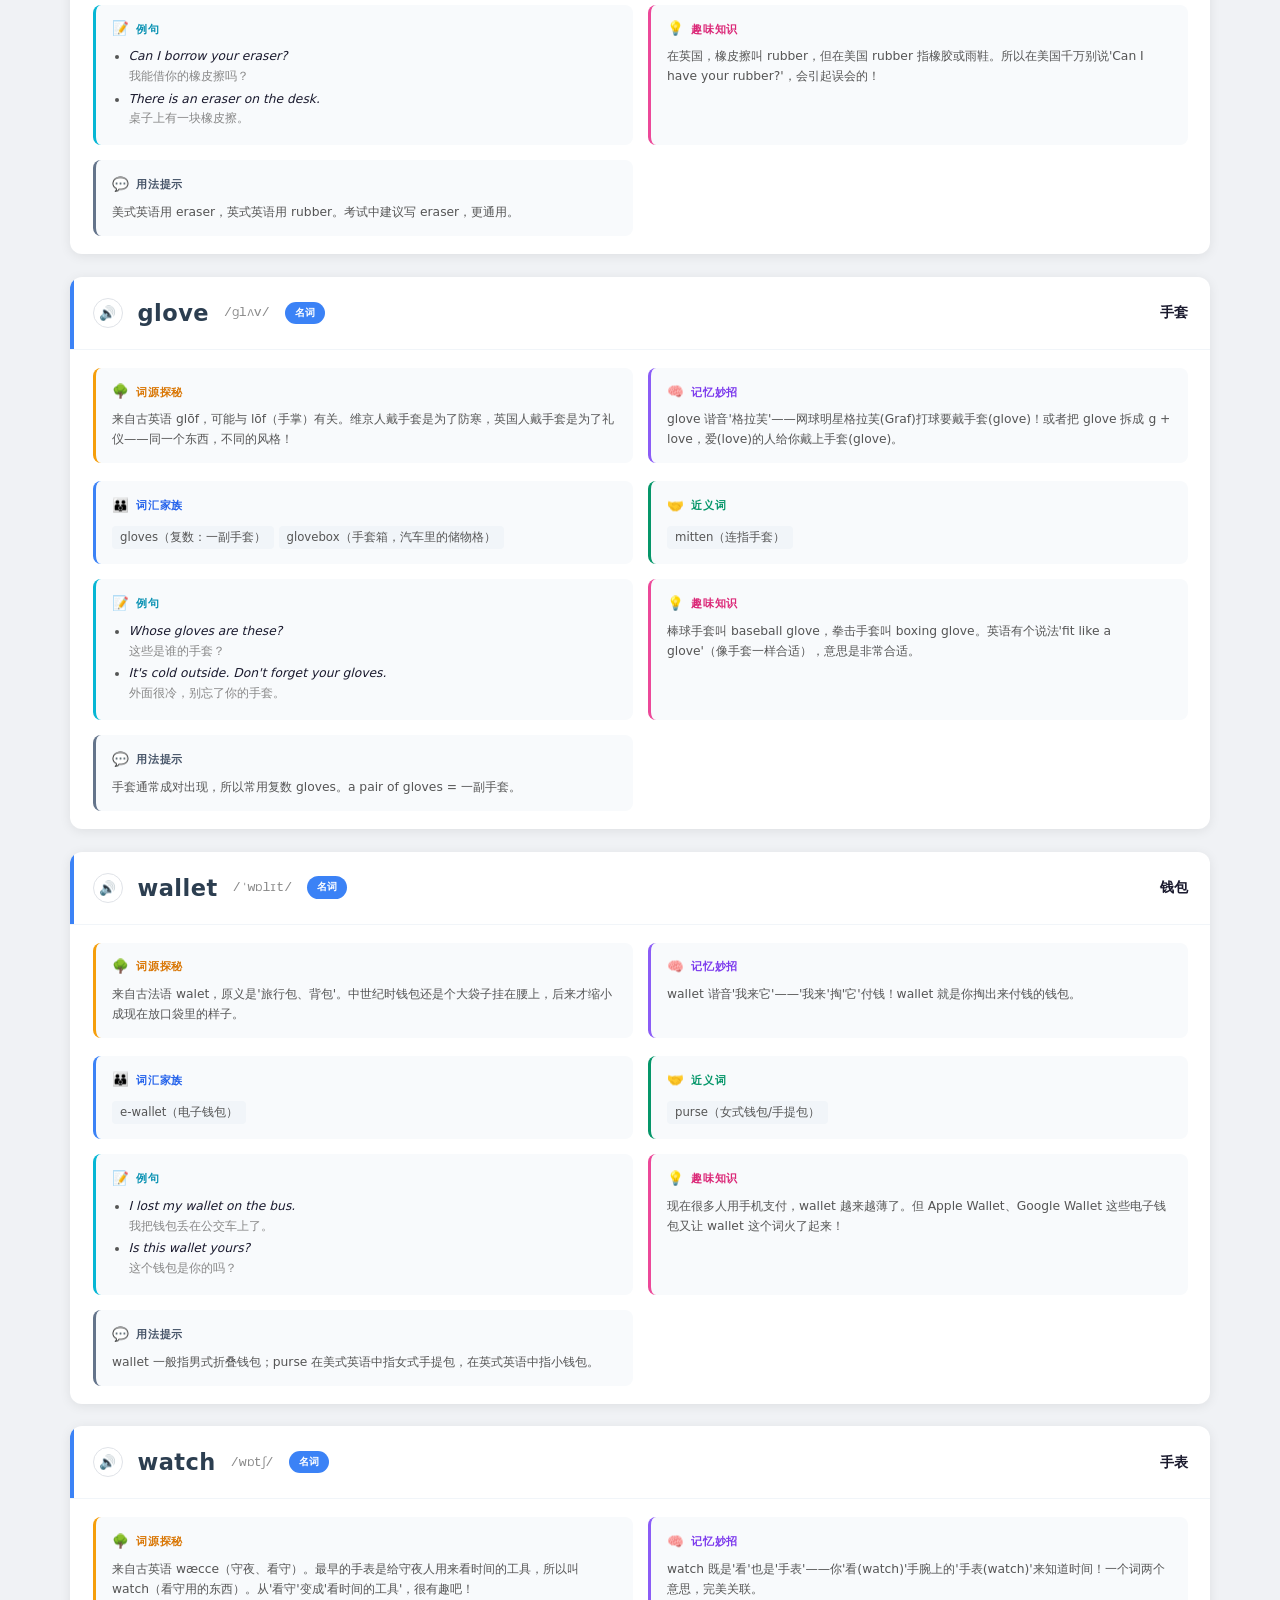
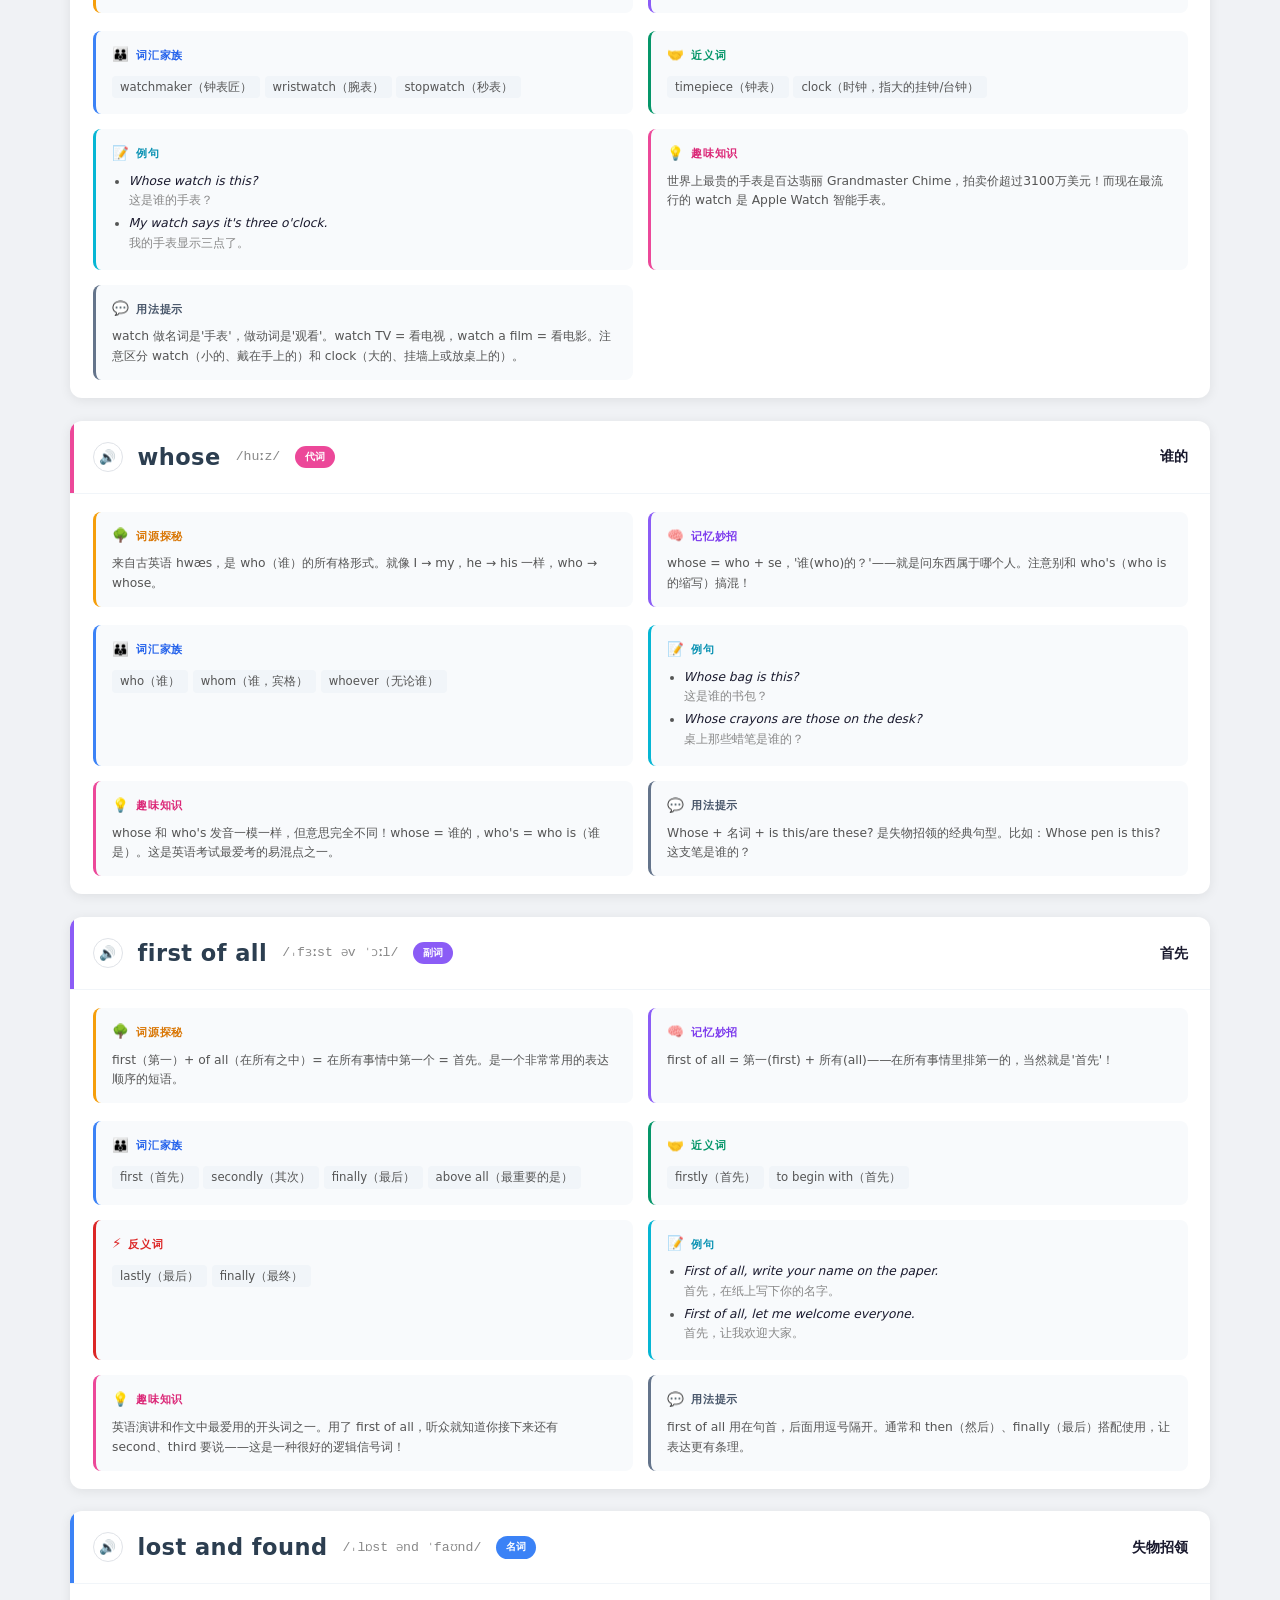
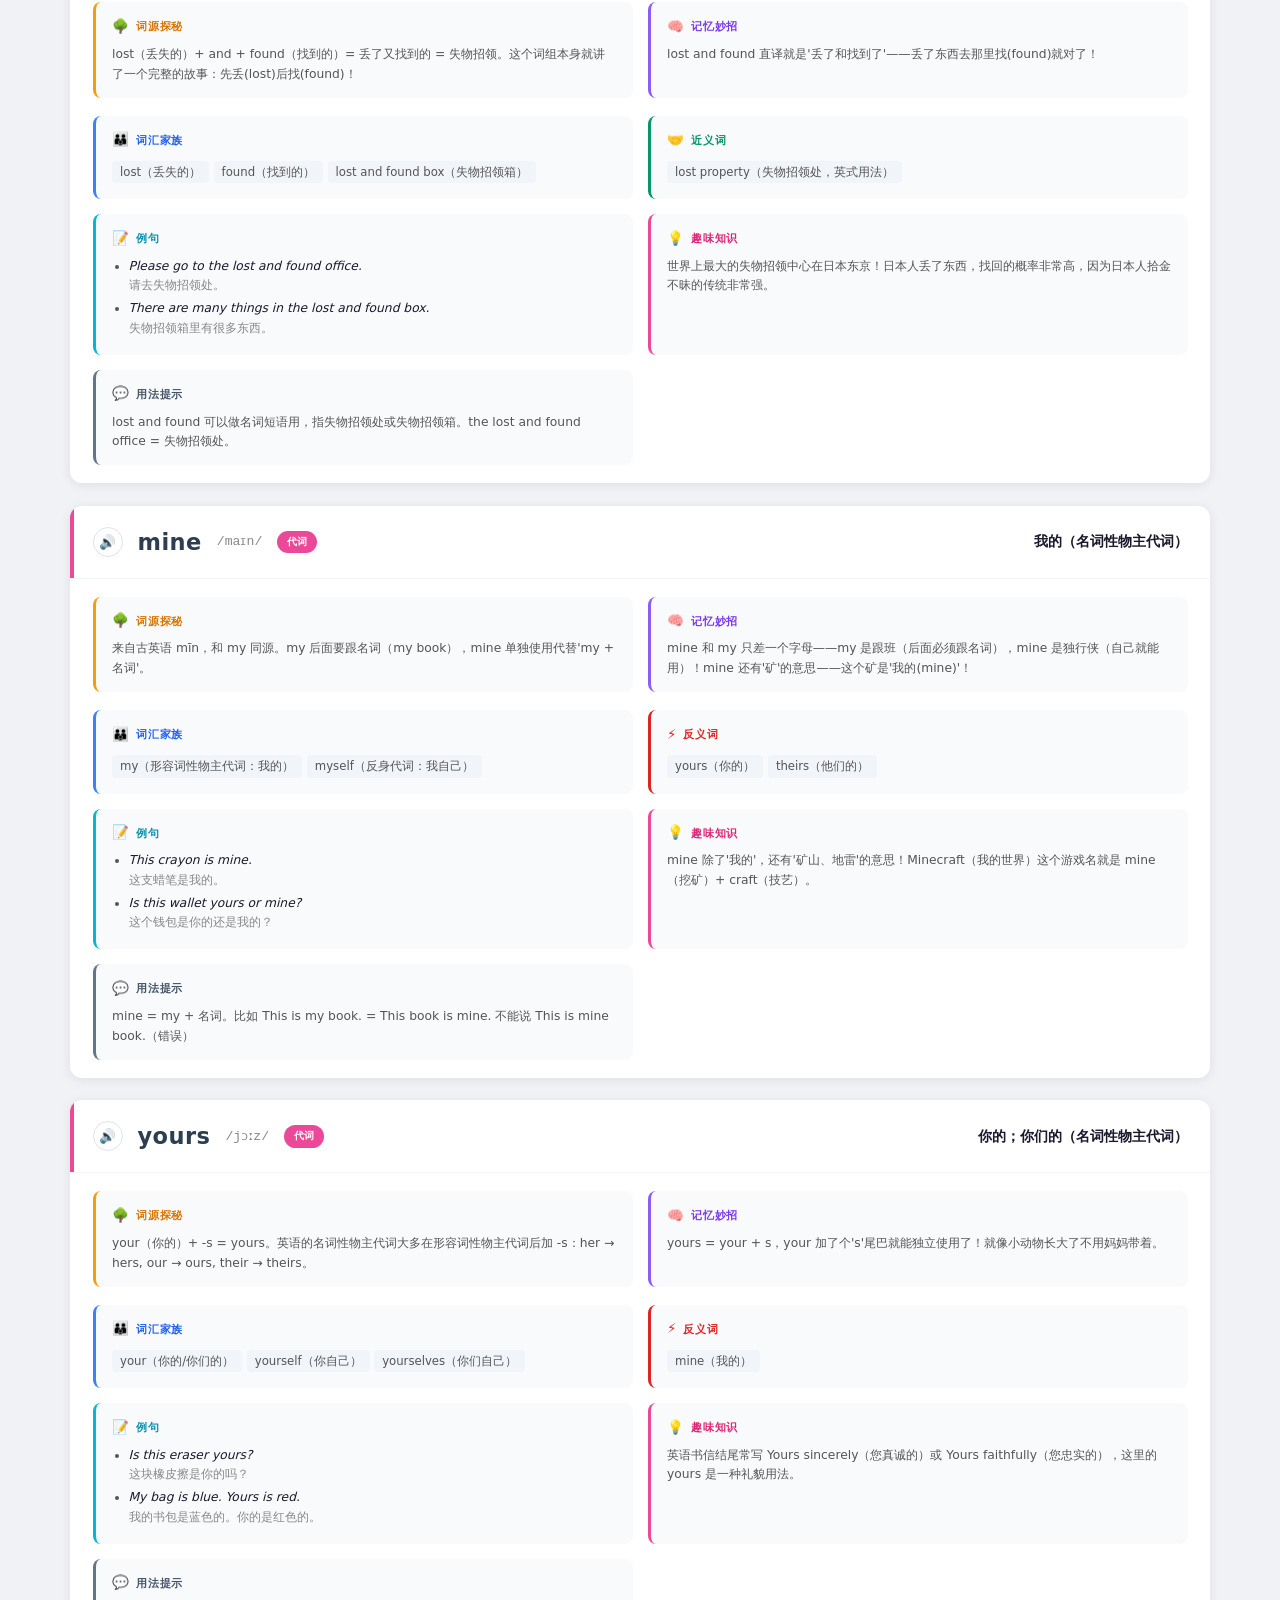
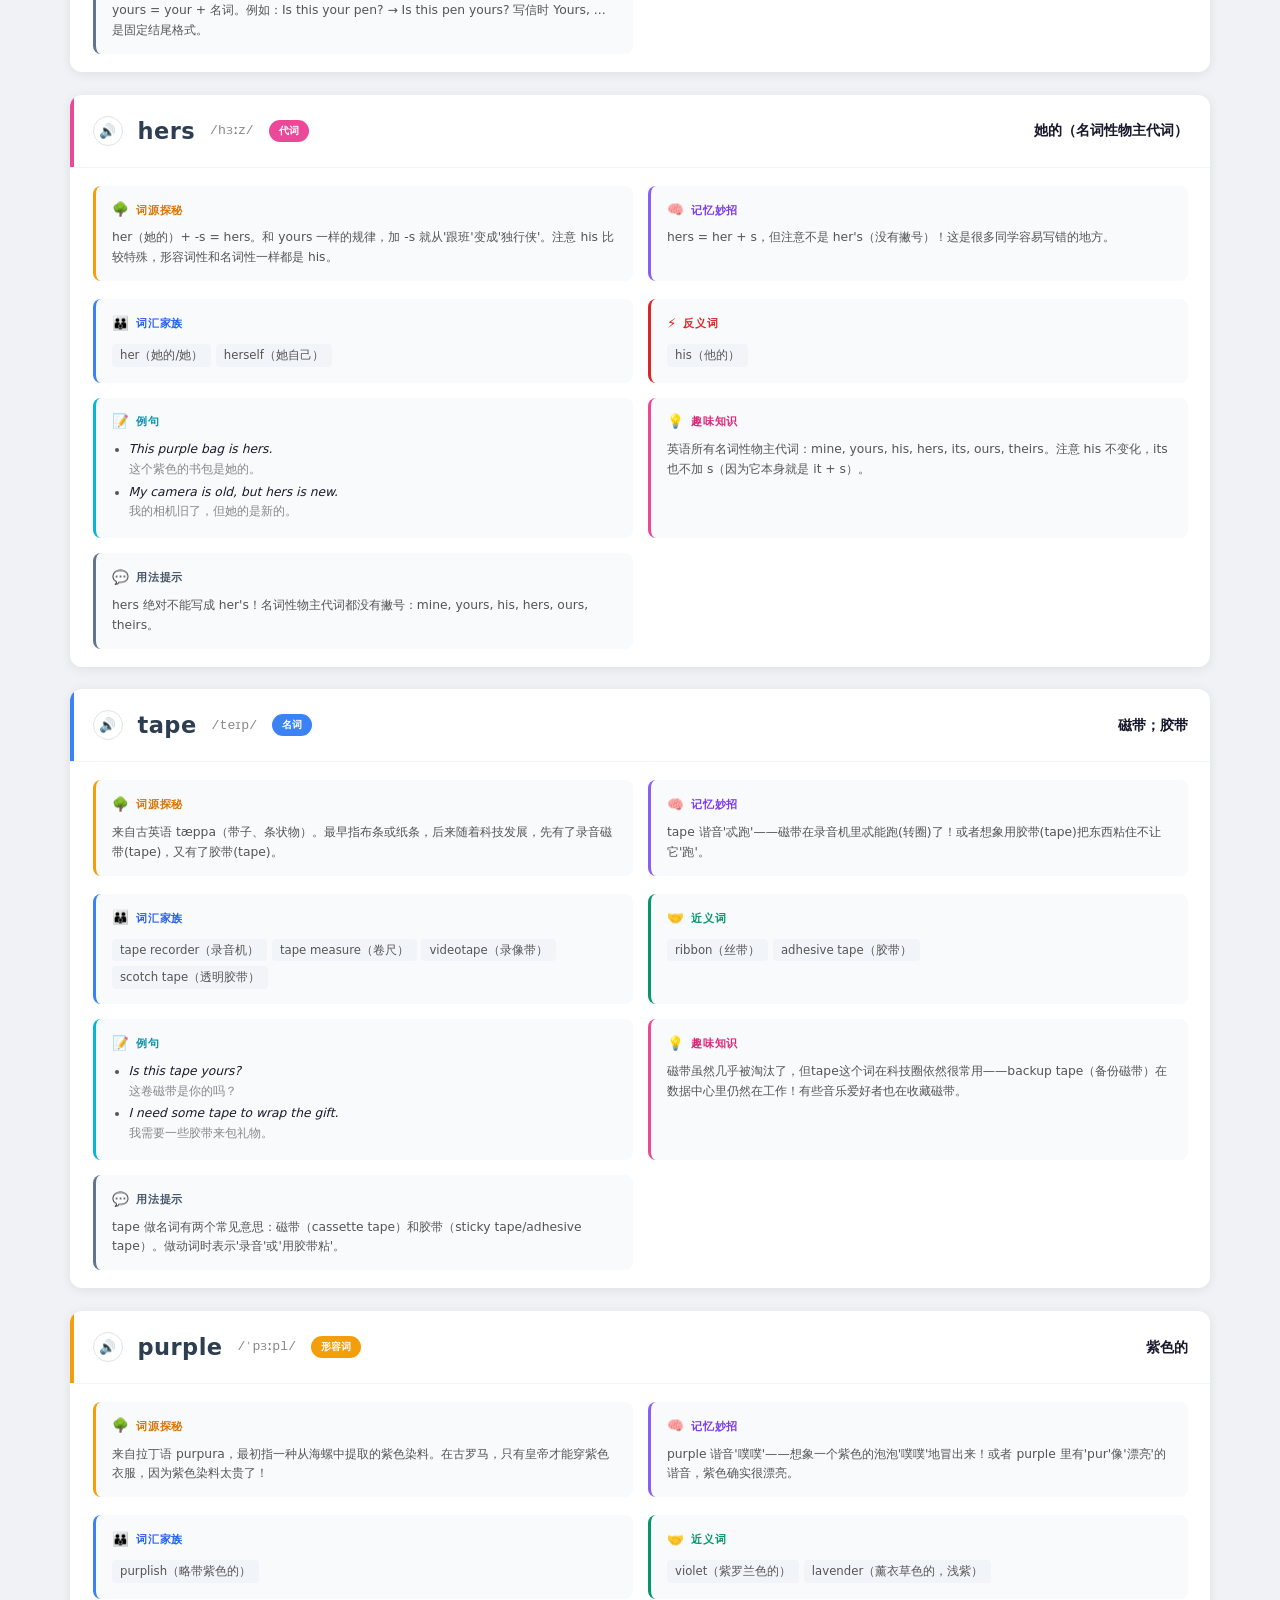
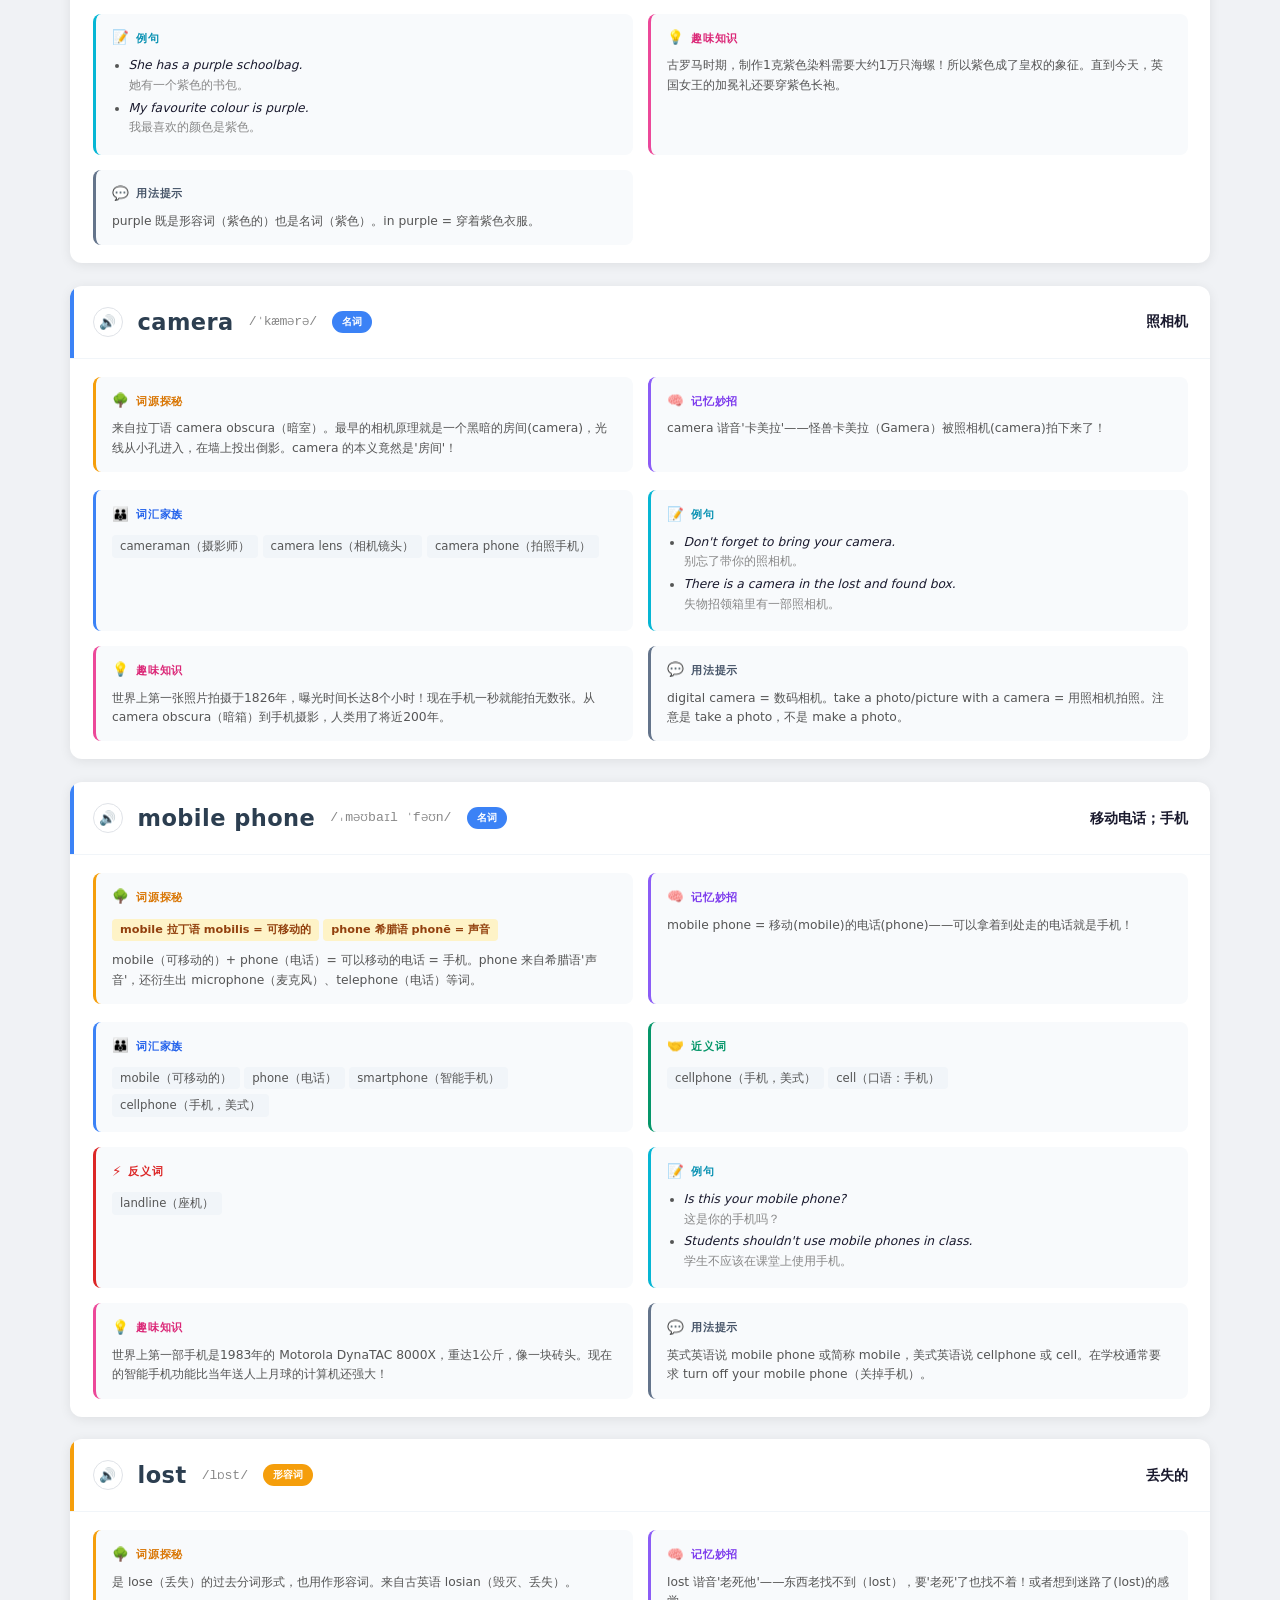
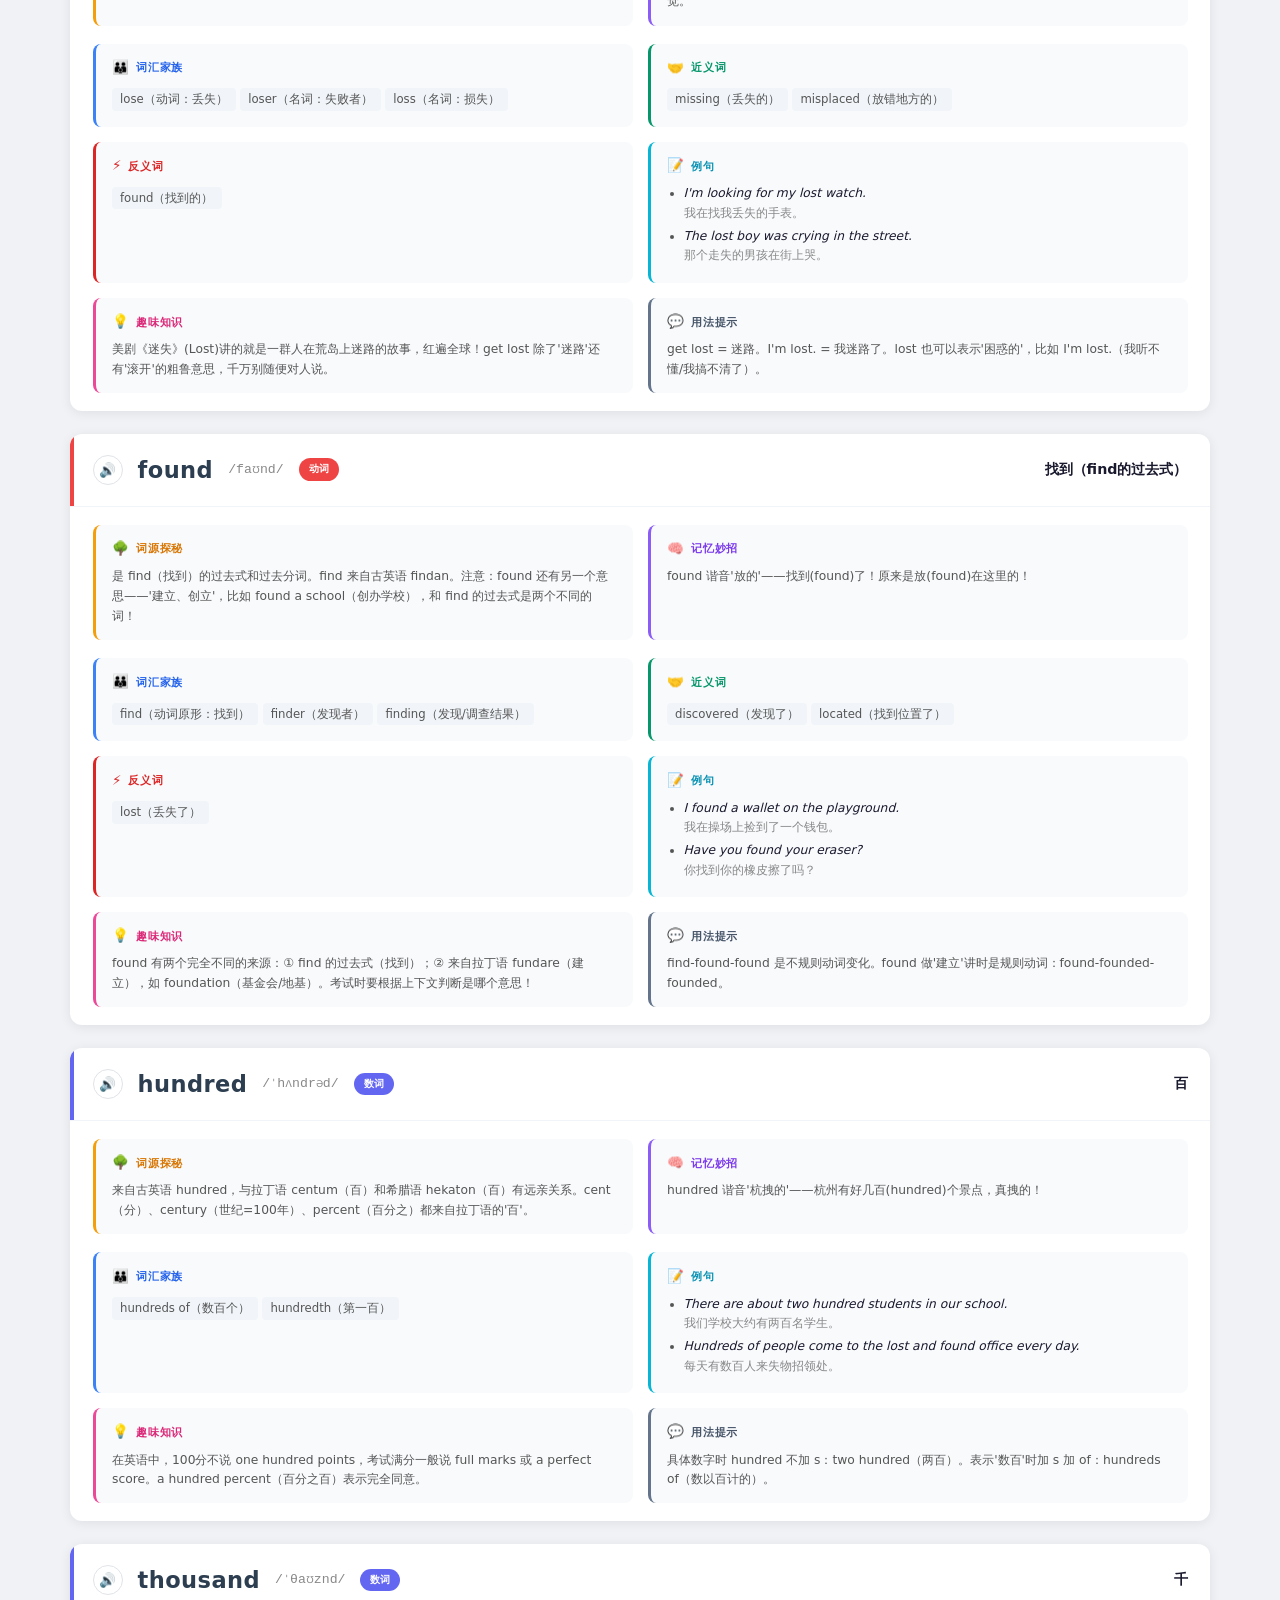
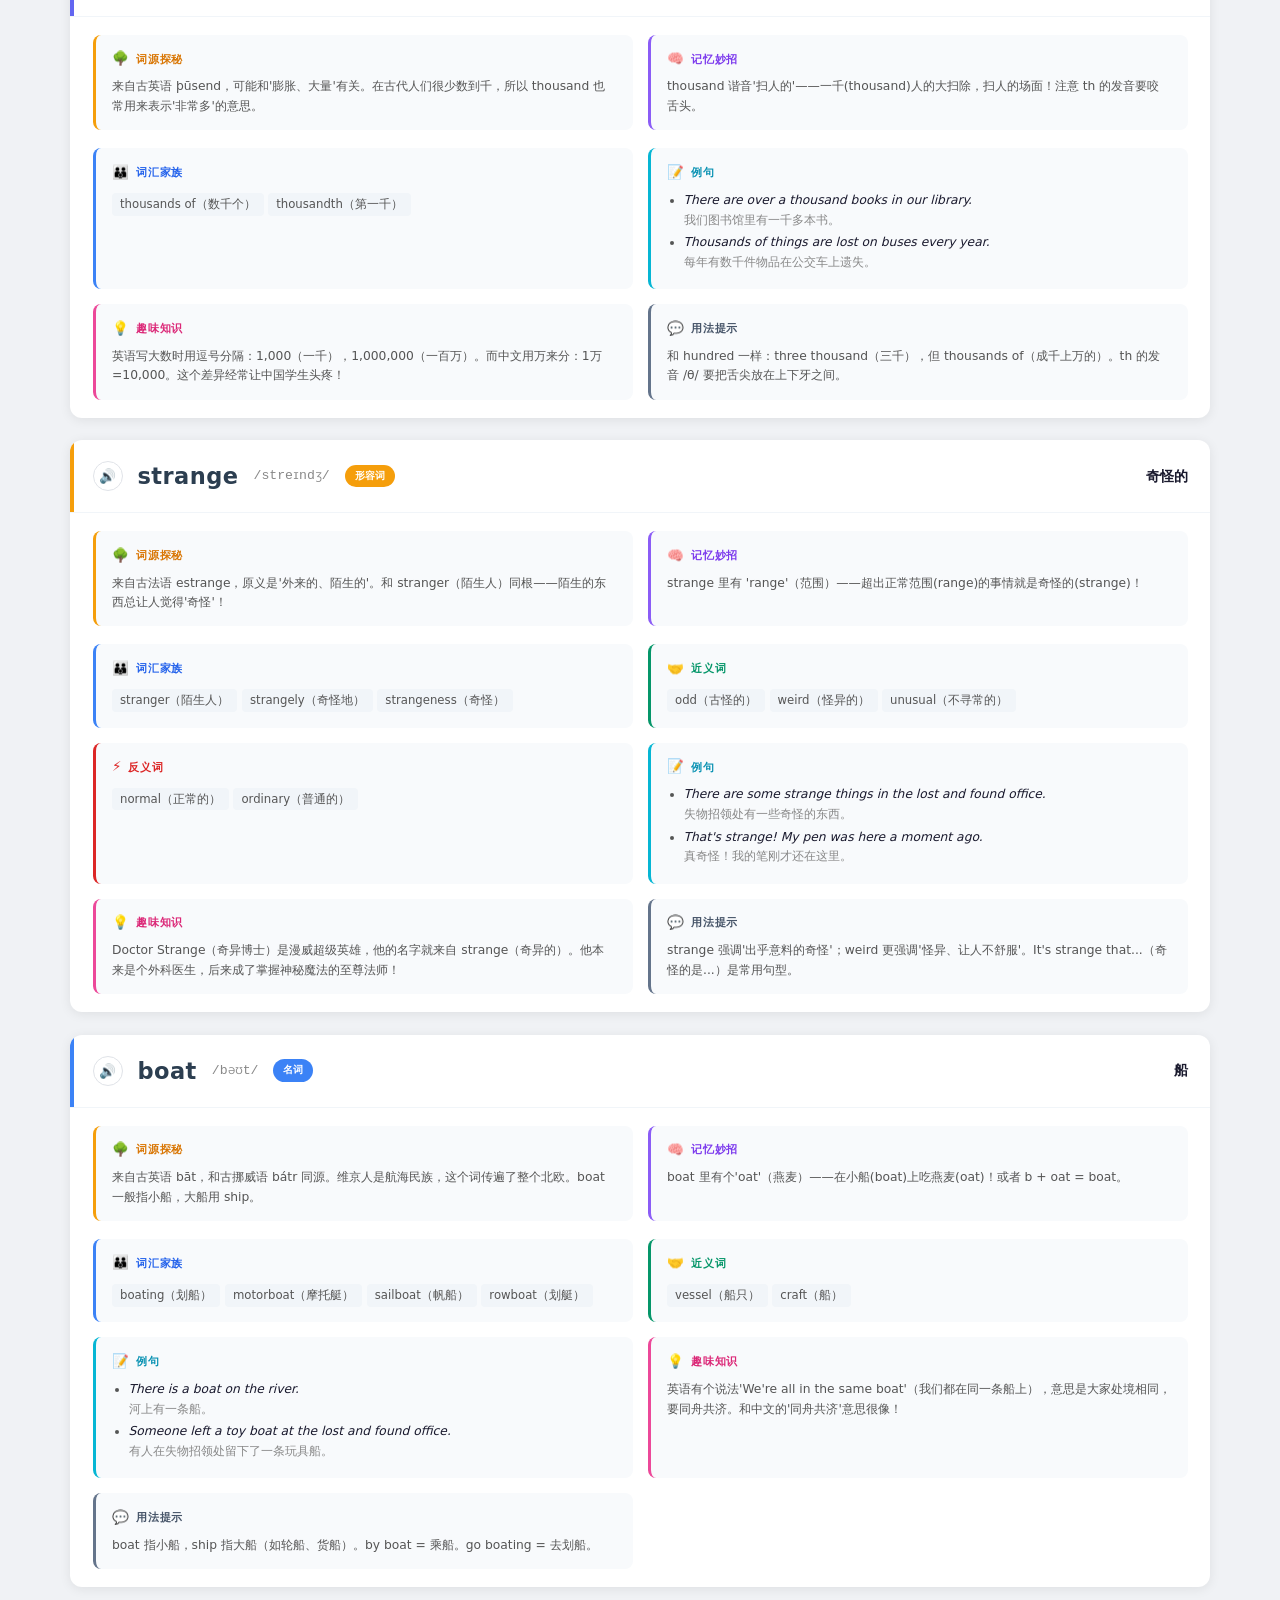
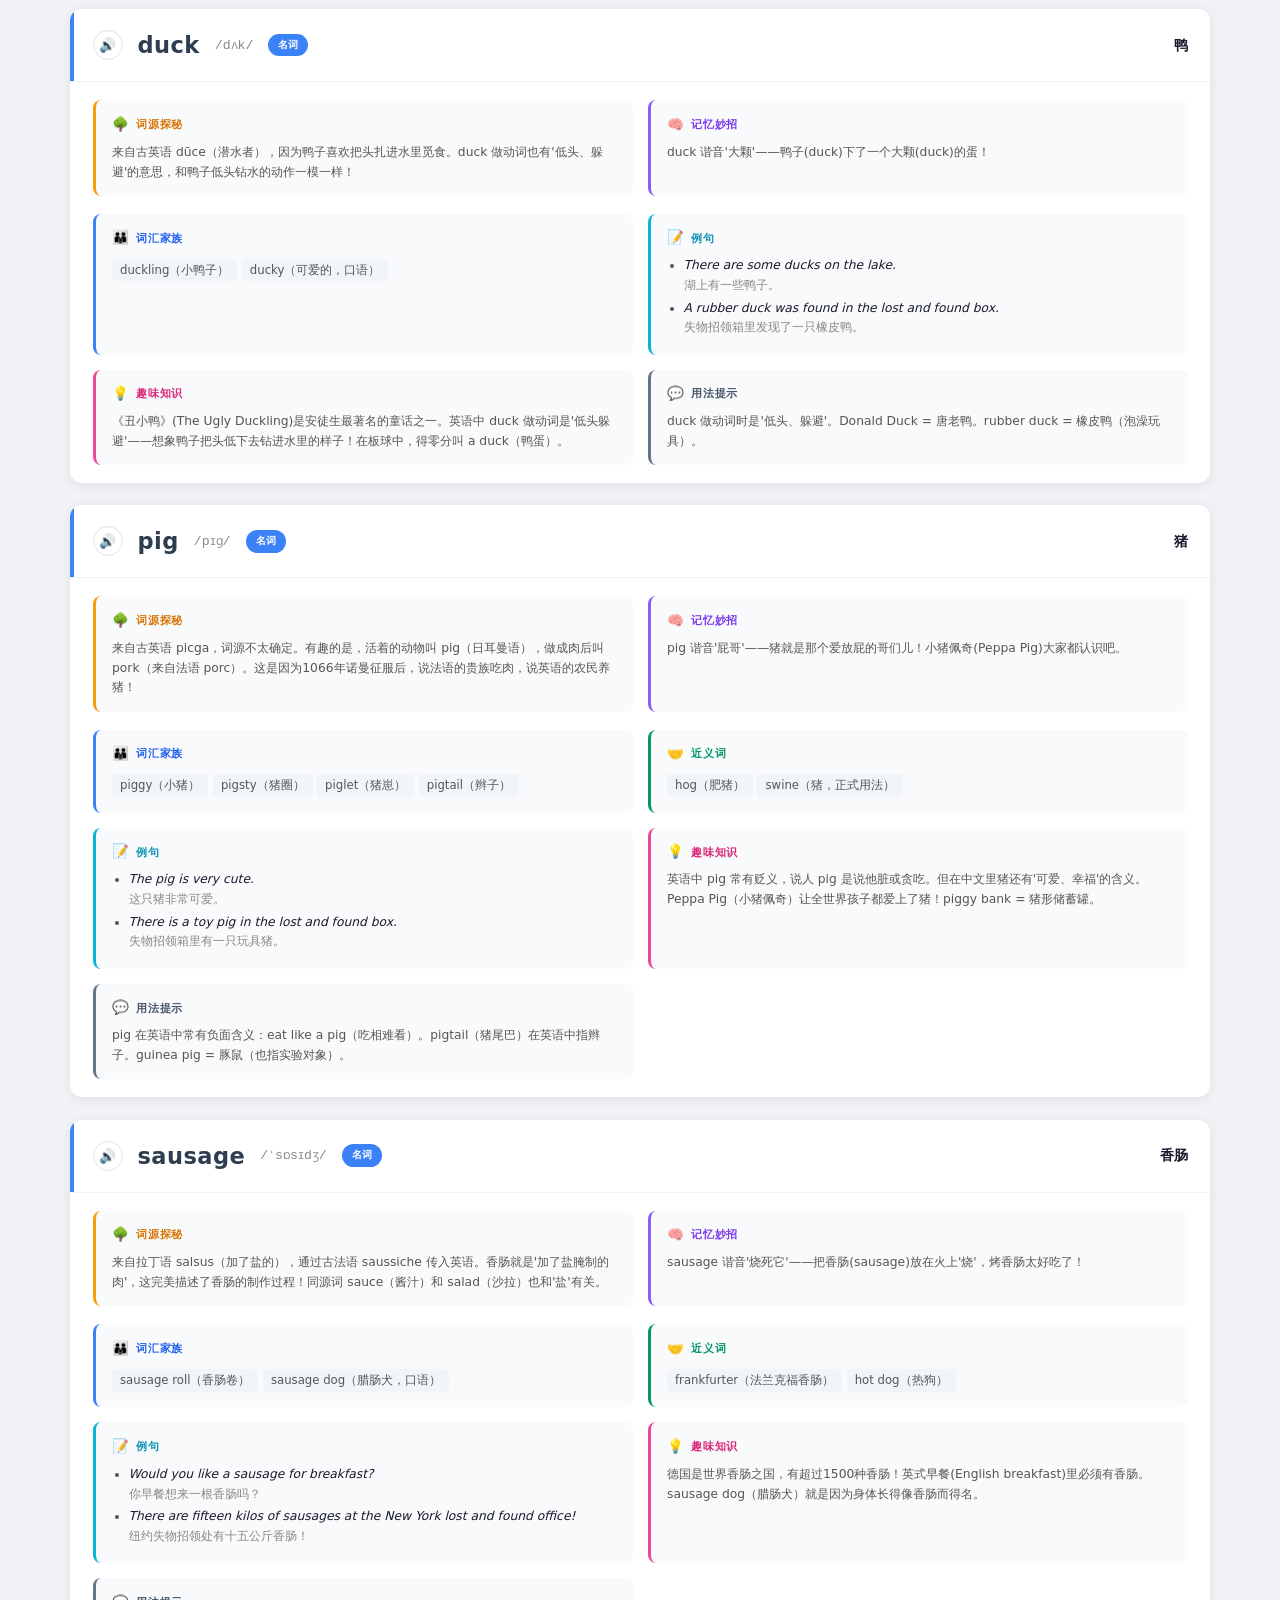
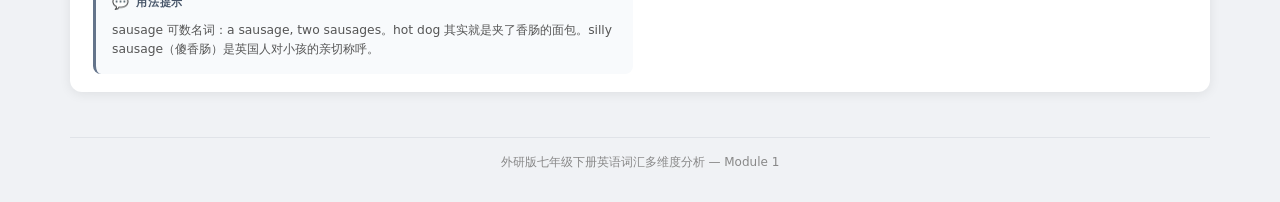
==== commit 9821022e: "Switch all content from 人教版七年级上册 to 外研版七年级下册 (12 modules) - Replace all 9 unit vocab data files with" ====
--- a/unit1.html
+++ b/unit1.html
@@ -2,7 +2,8 @@
 <html lang="zh-CN">
 <head>
 <meta charset="UTF-8"><meta name="viewport" content="width=device-width,initial-scale=1">
-<title>Unit 1 — 词汇分析</title>
+<meta name="referrer" content="no-referrer">
+<title>Module 1 — 词汇分析</title>
 <link rel="stylesheet" href="style.css">
 </head>
 <body>
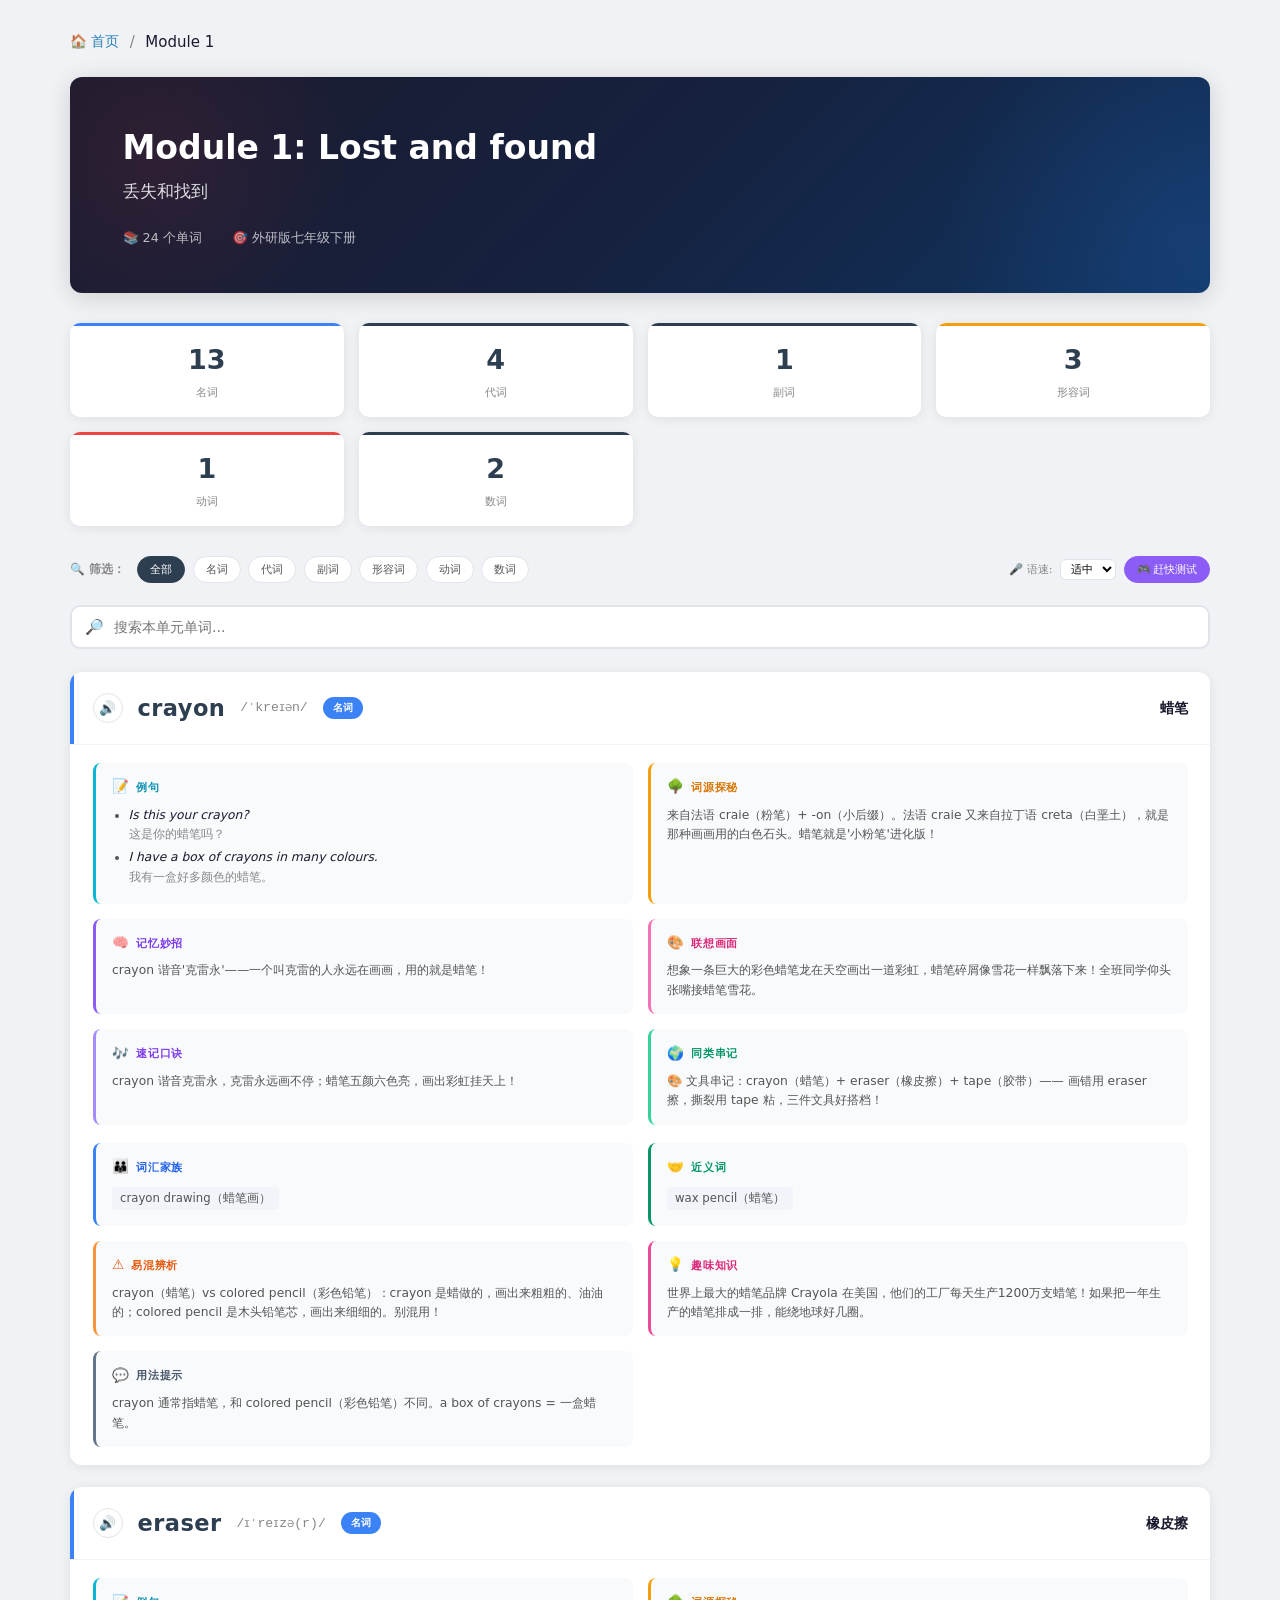
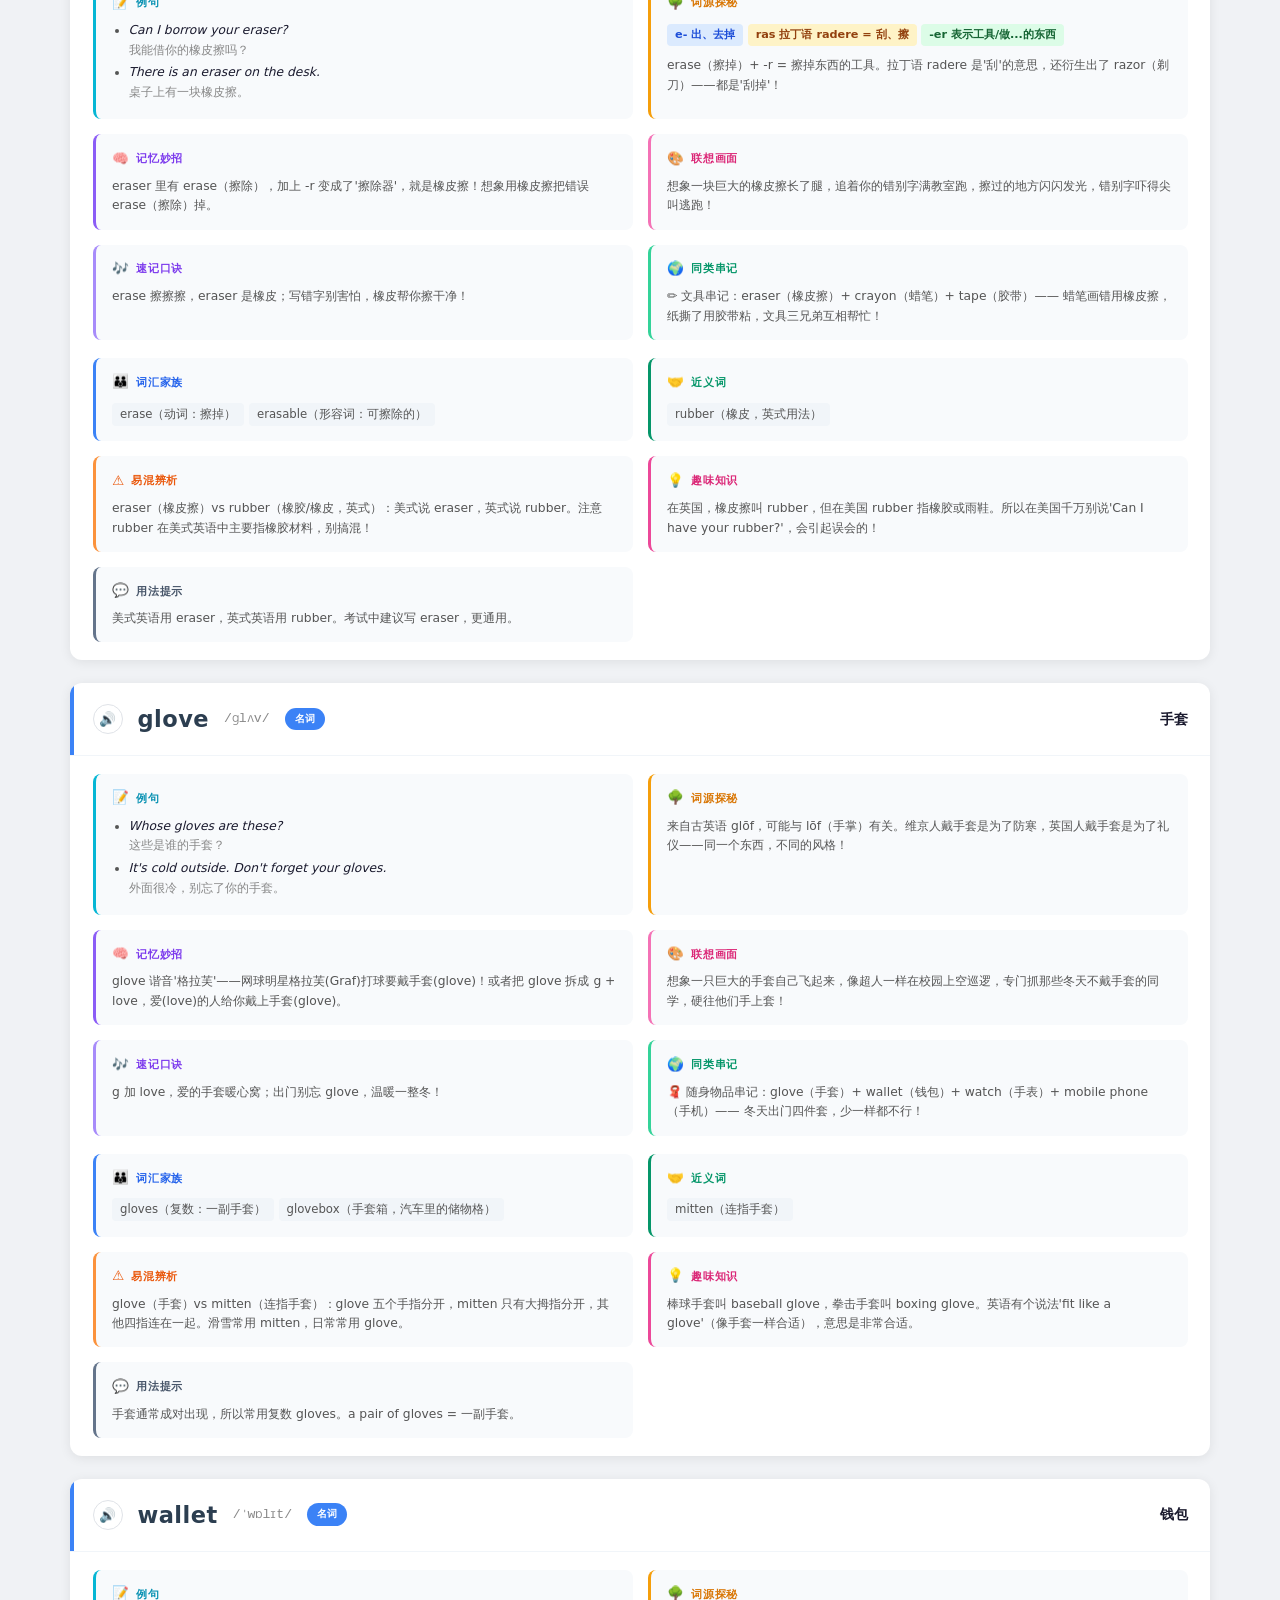
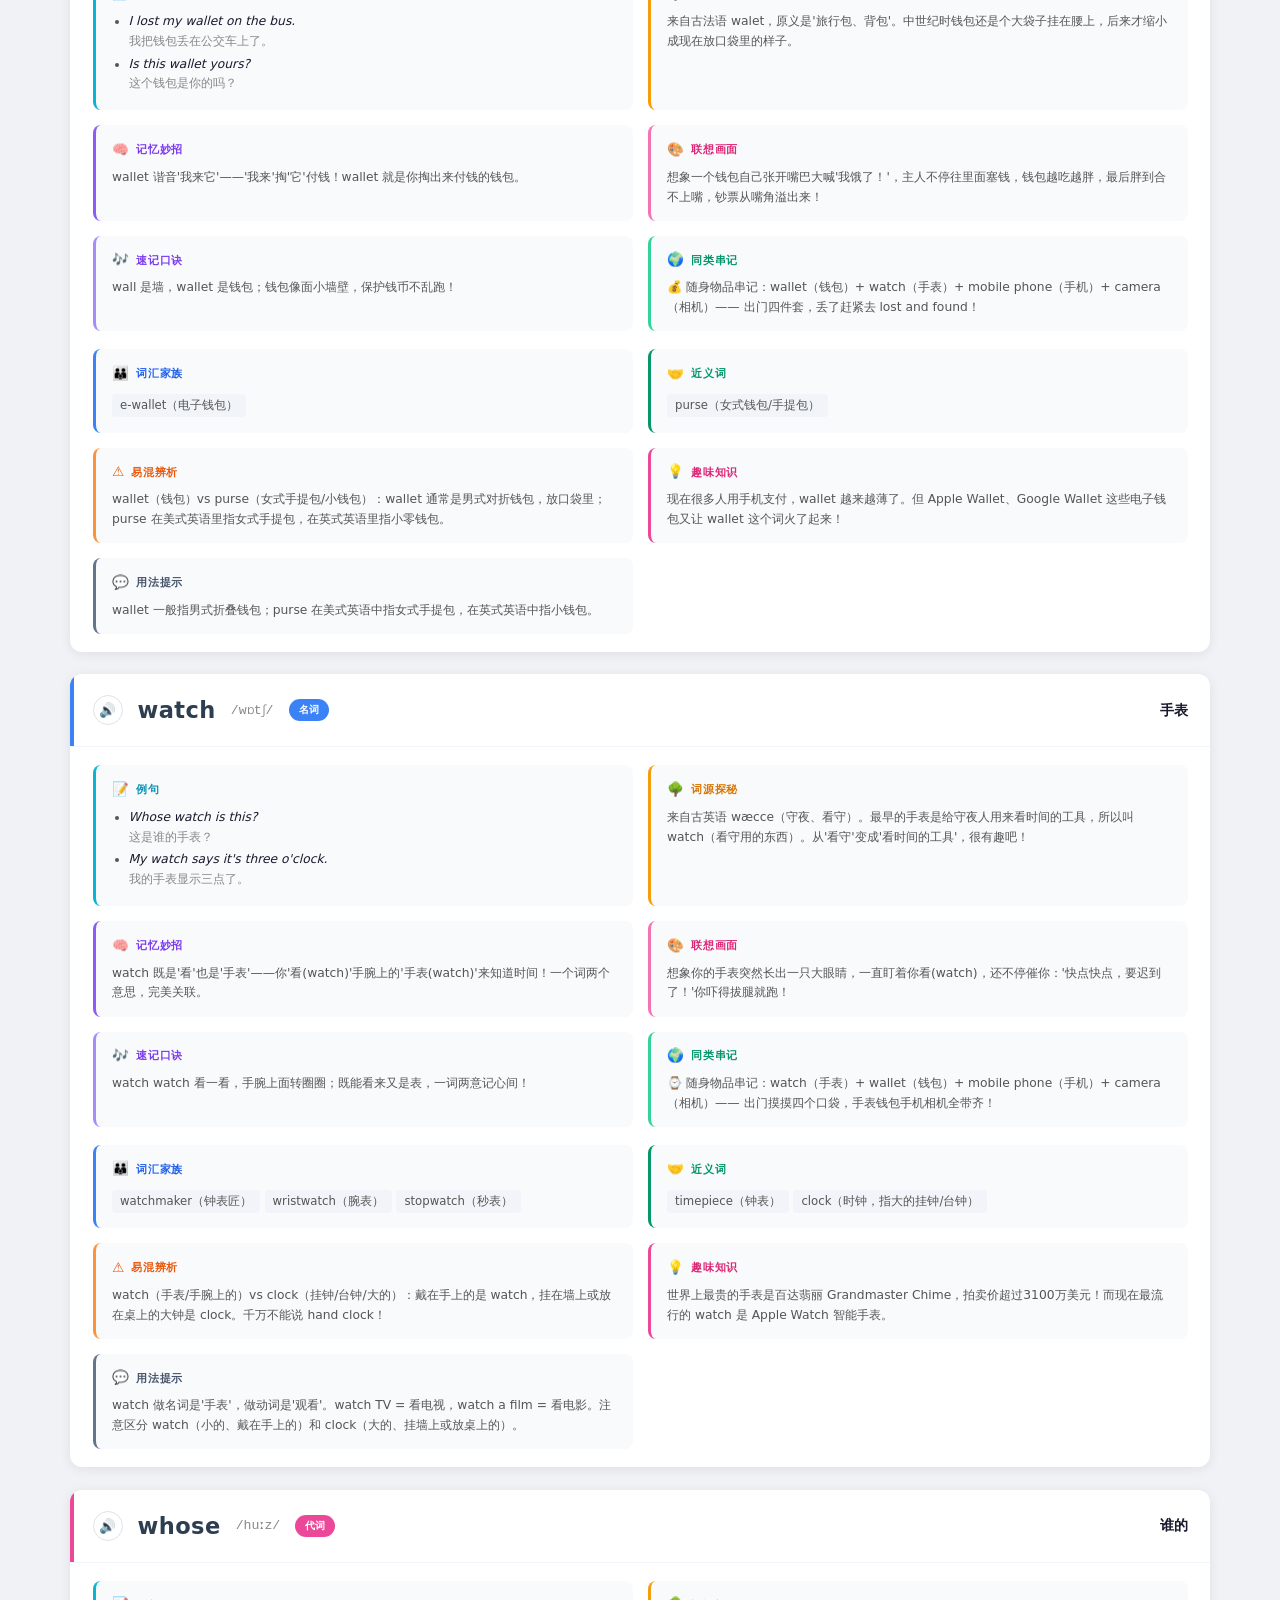
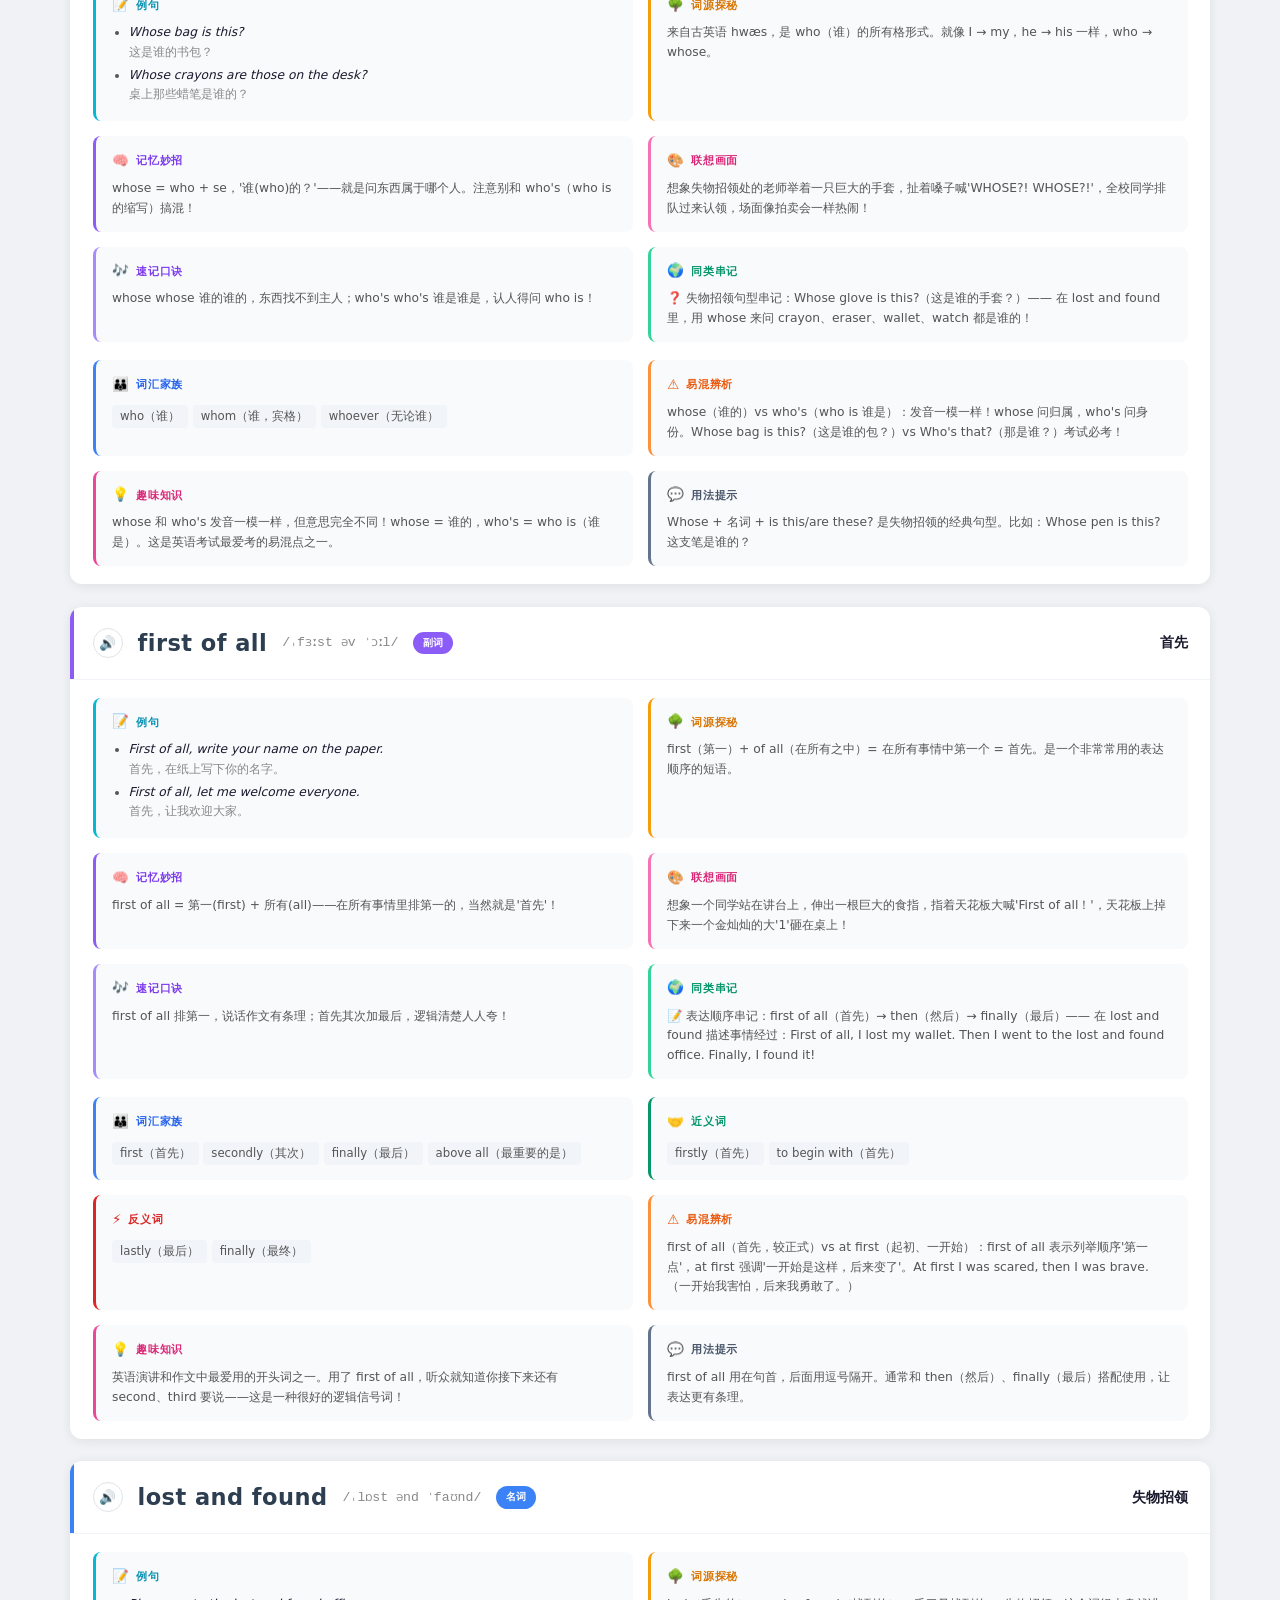
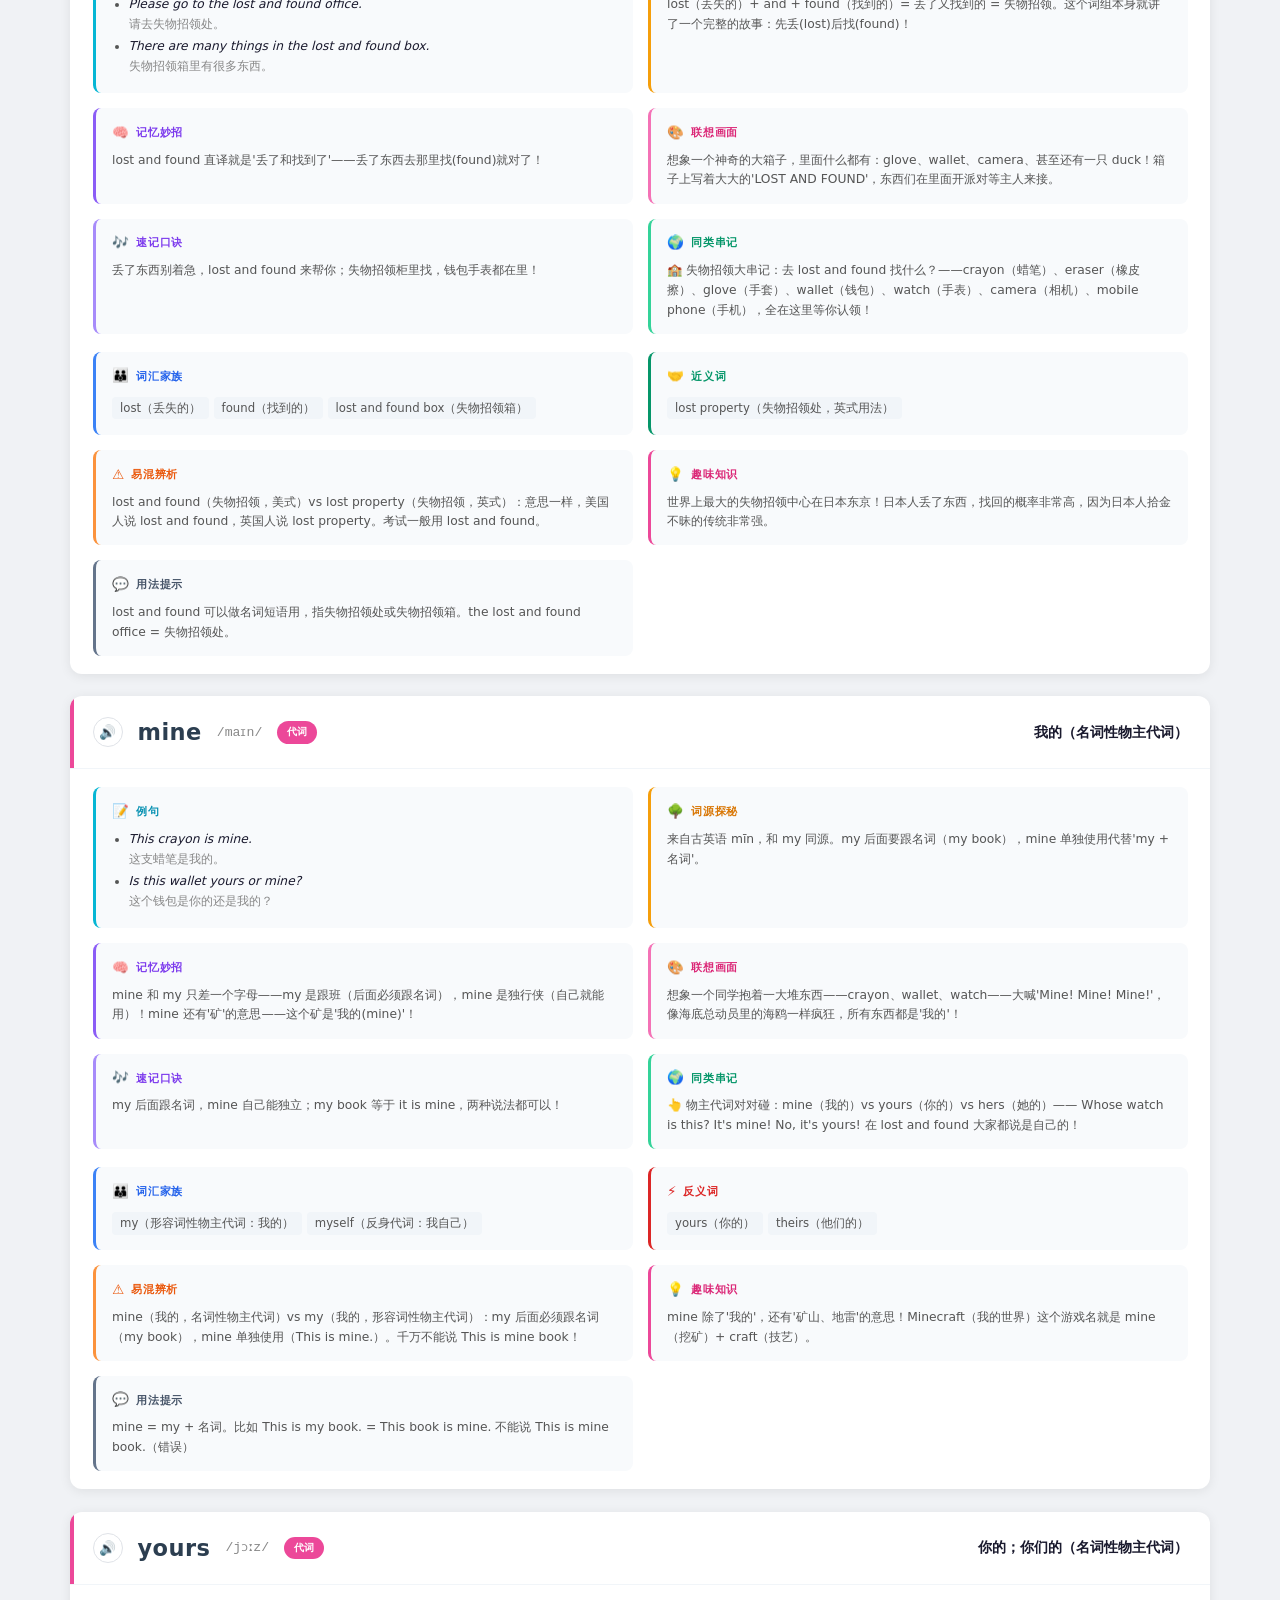
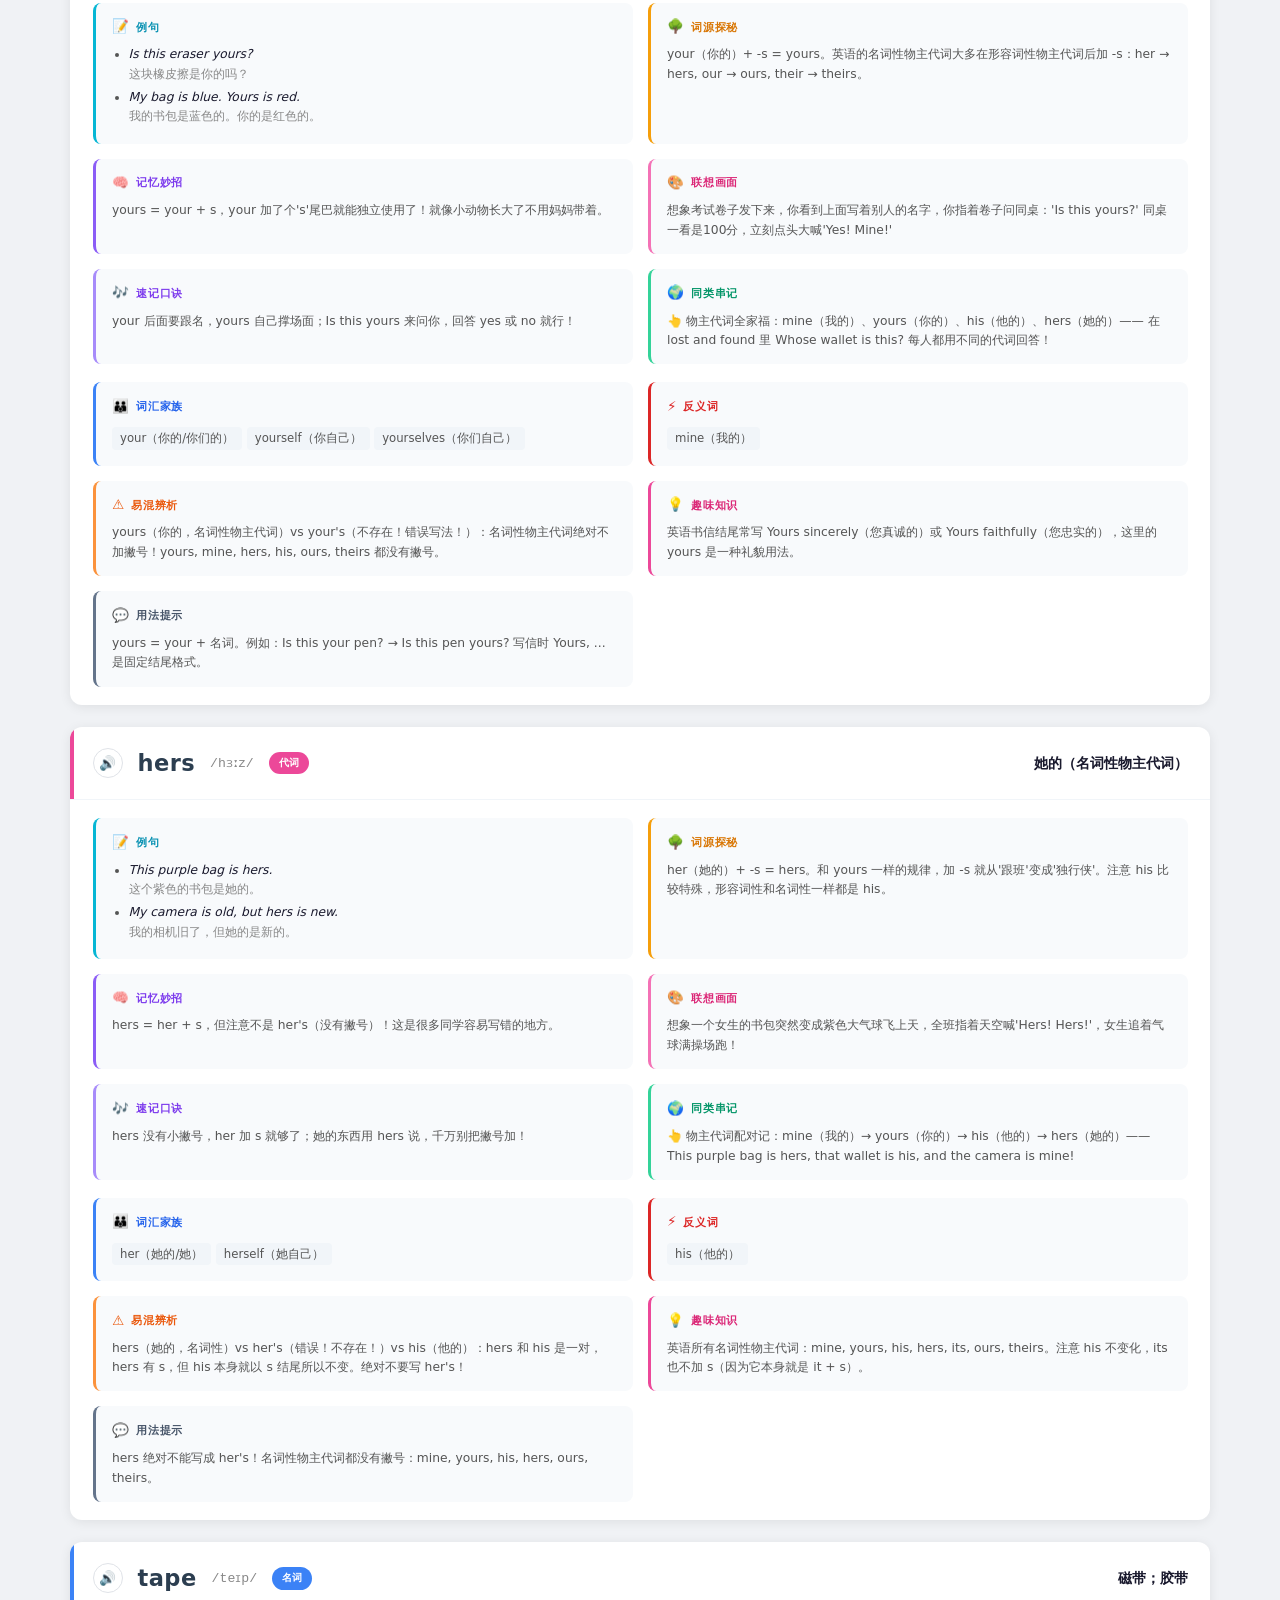
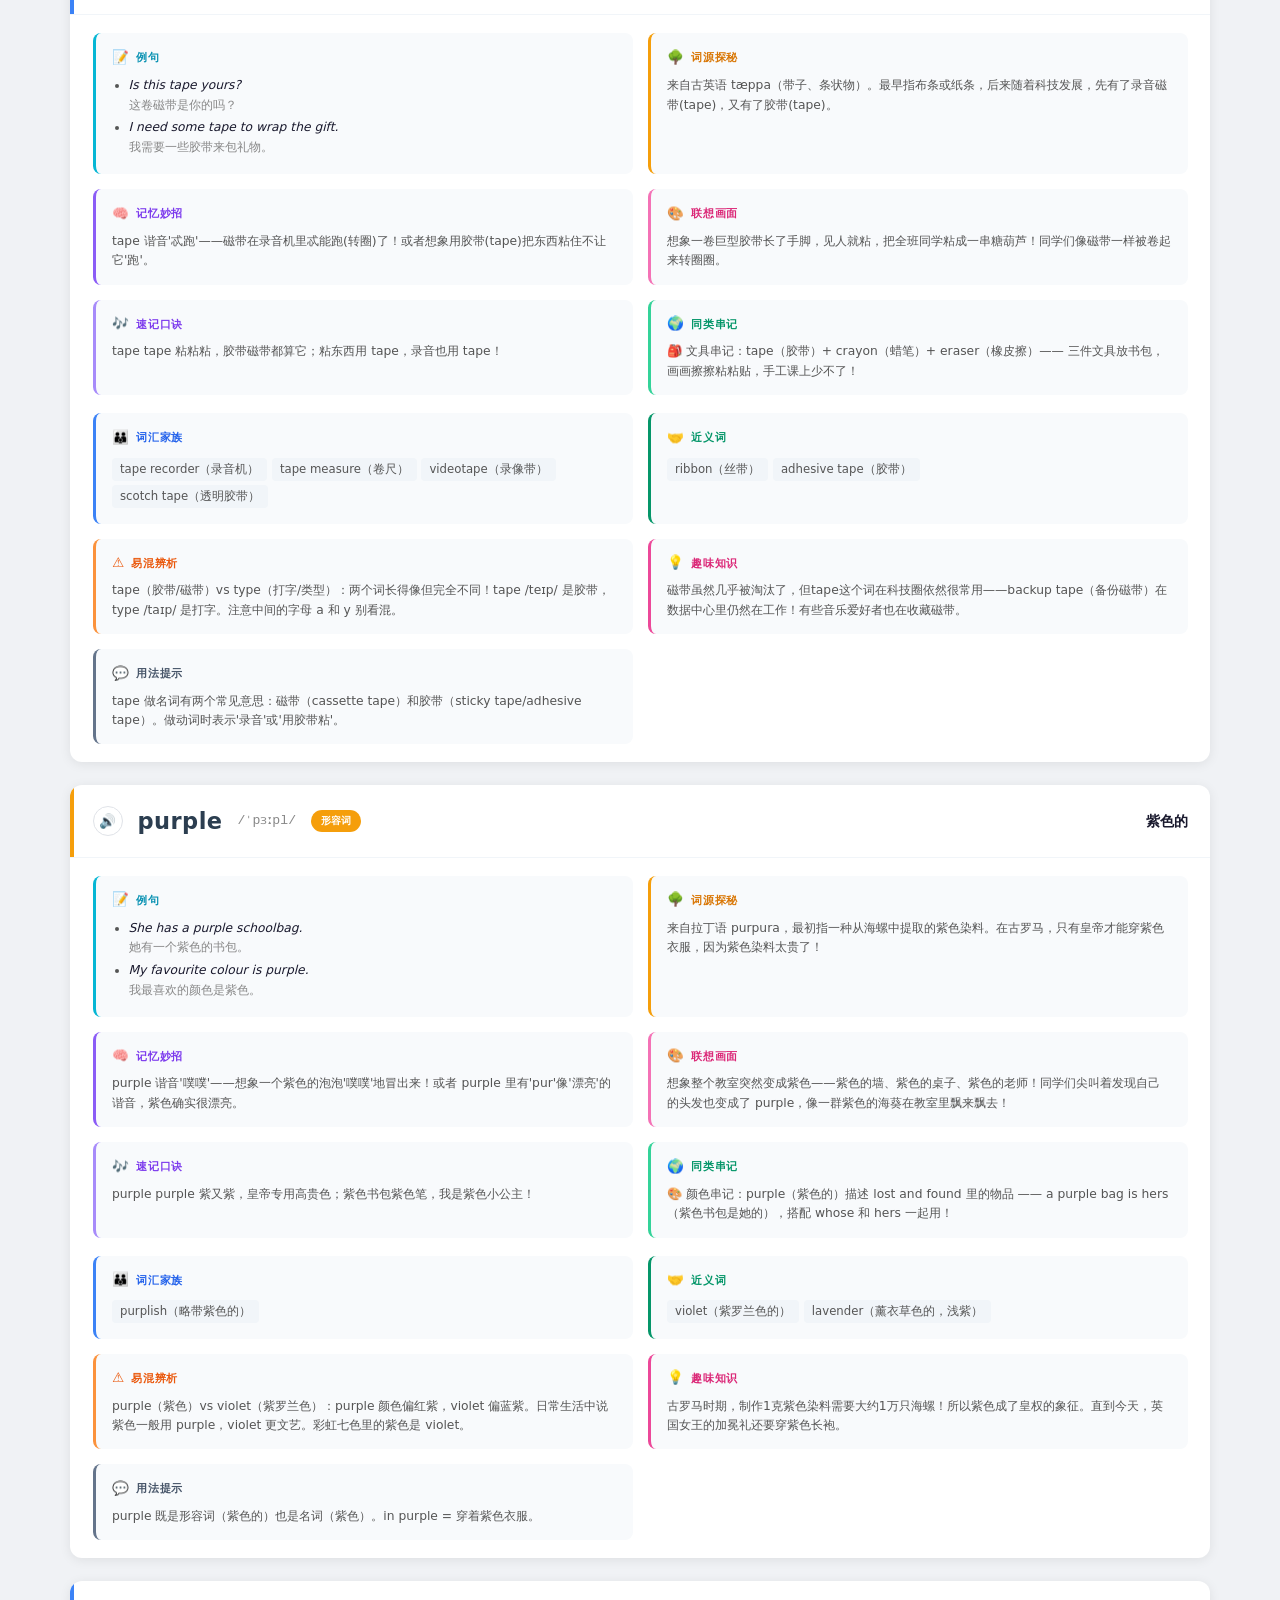
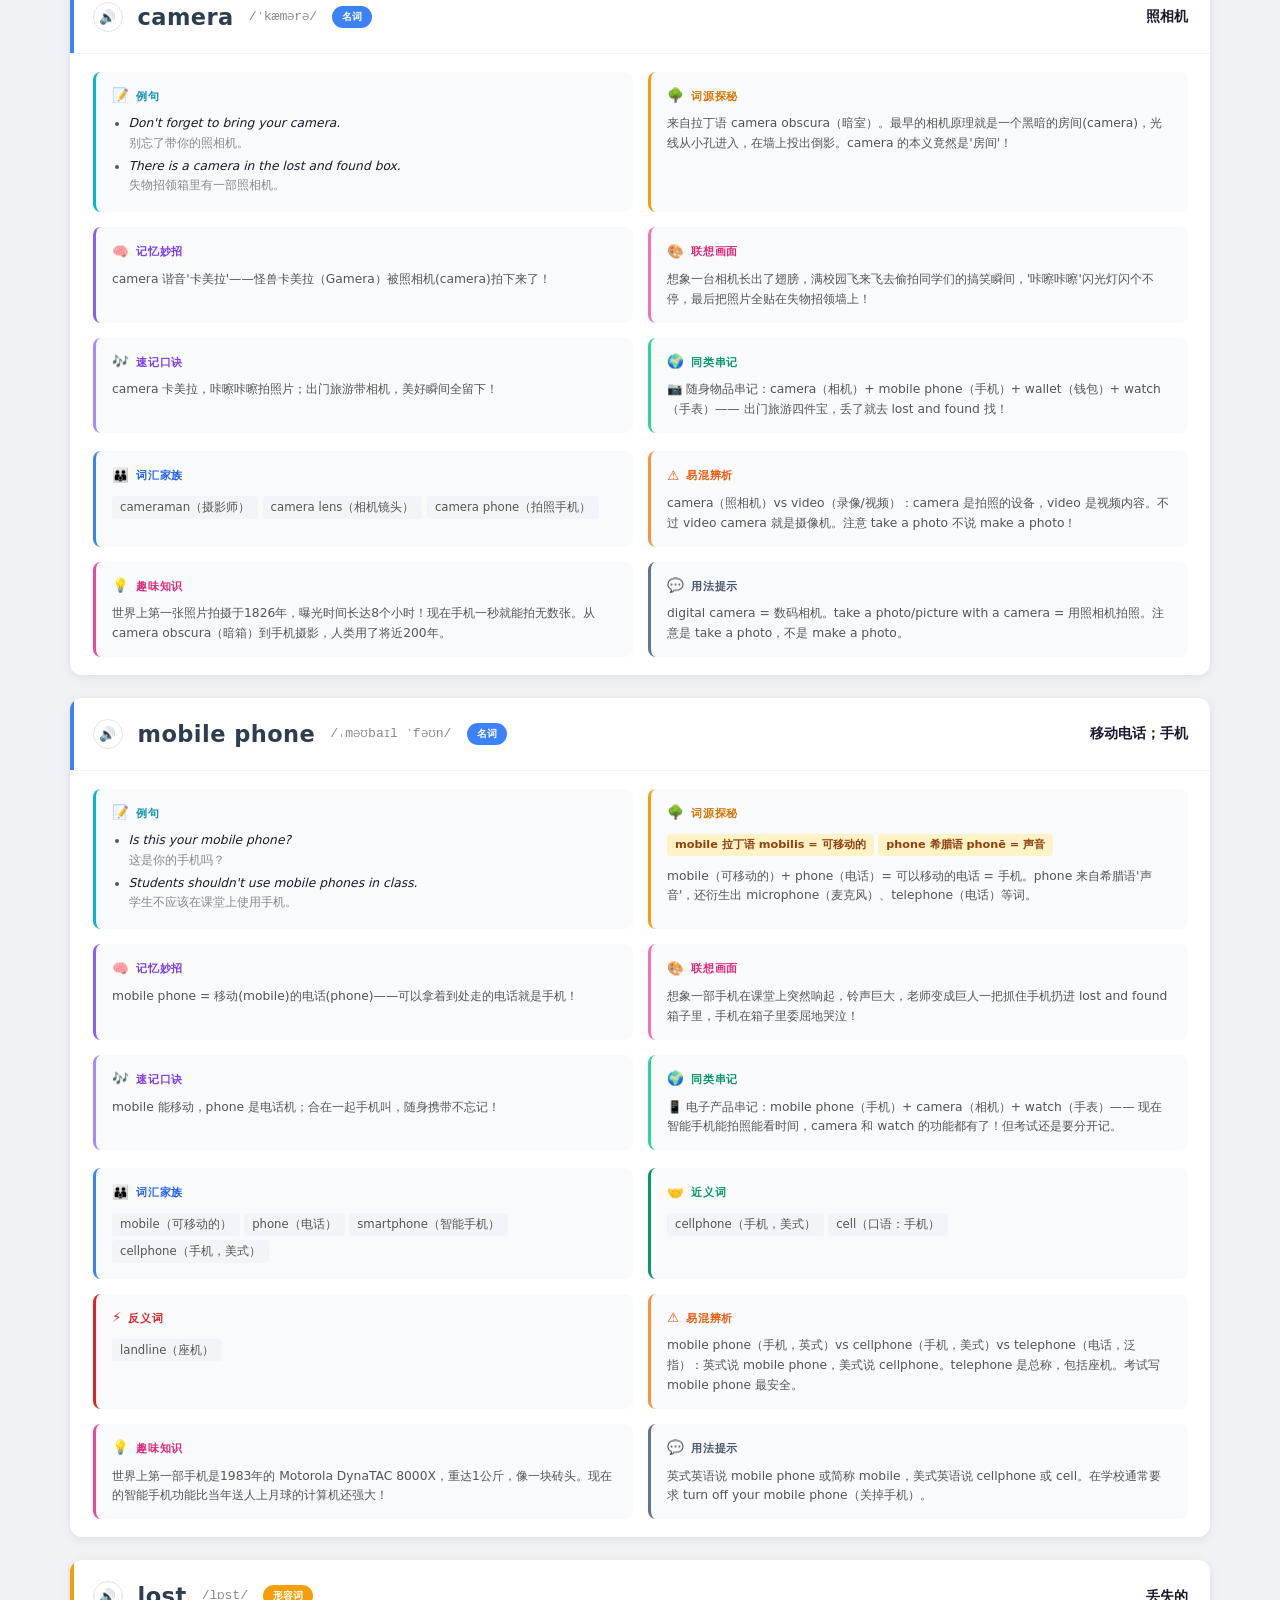
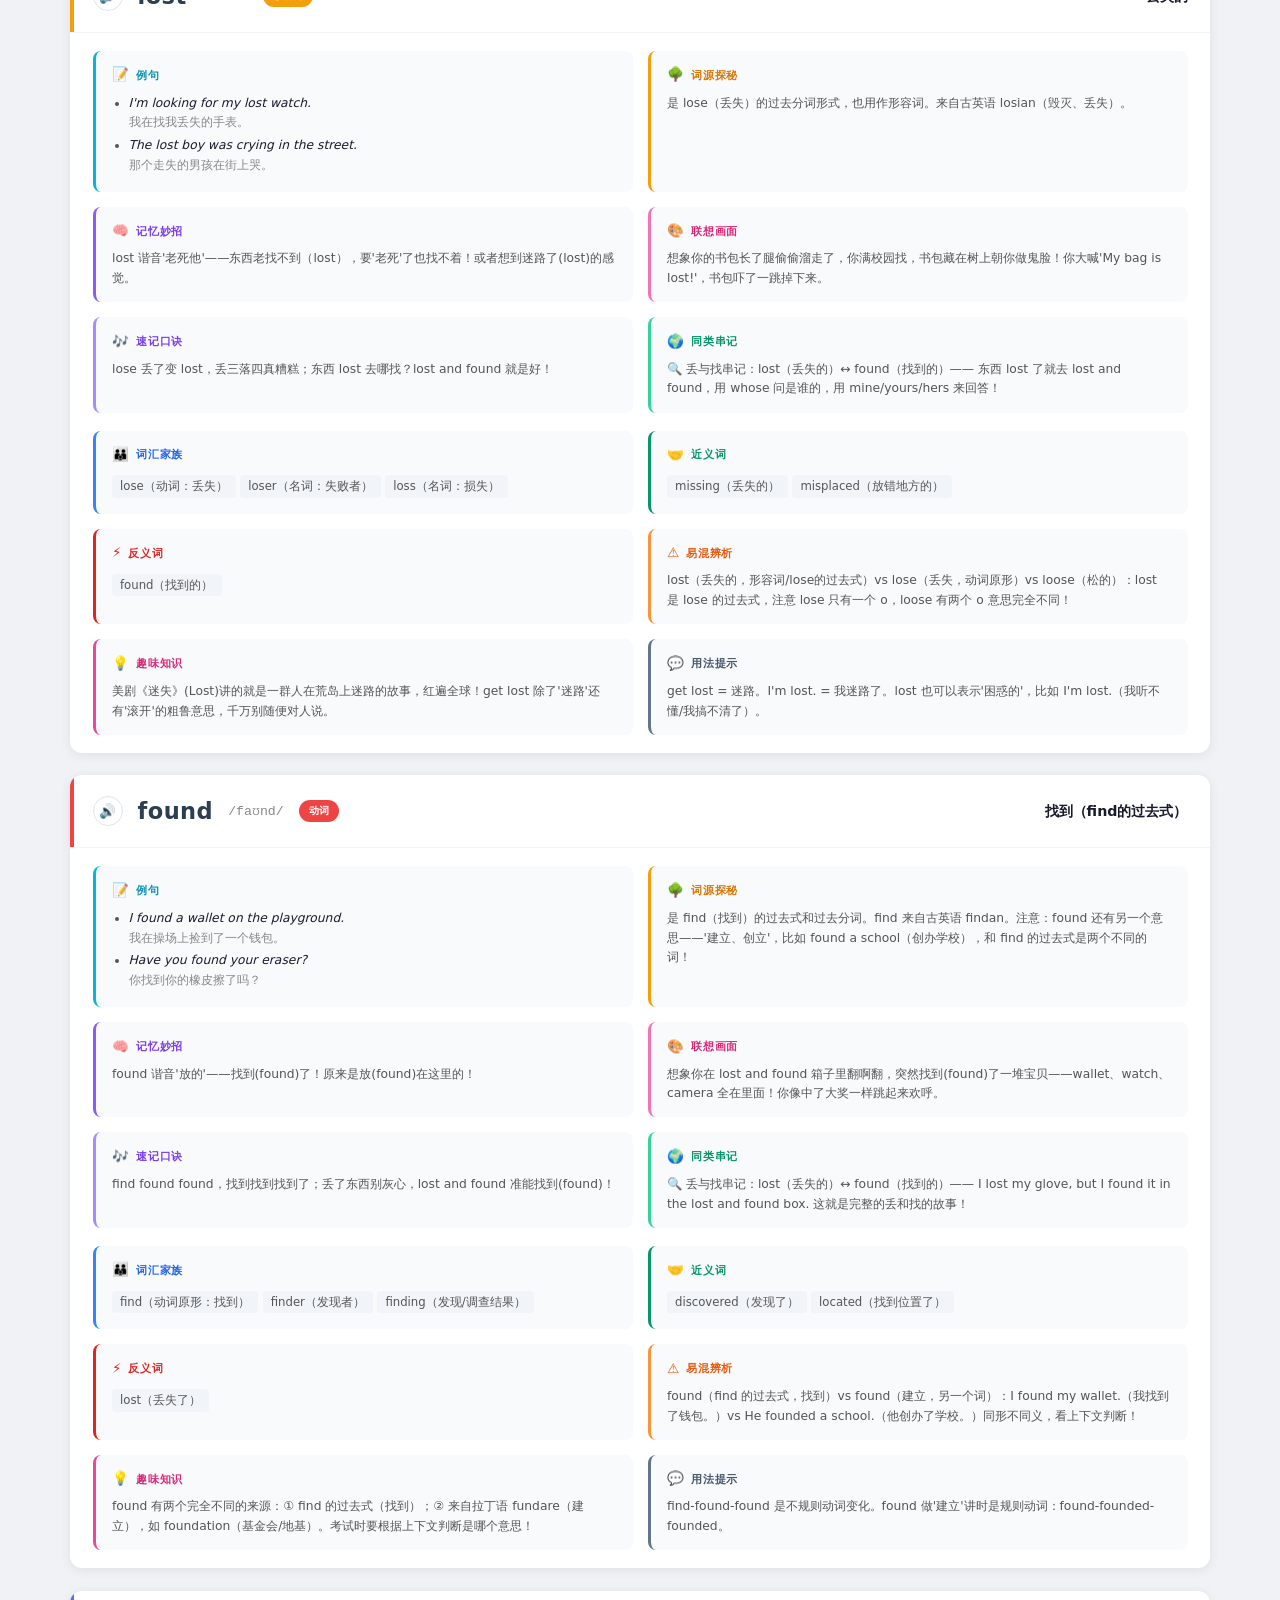
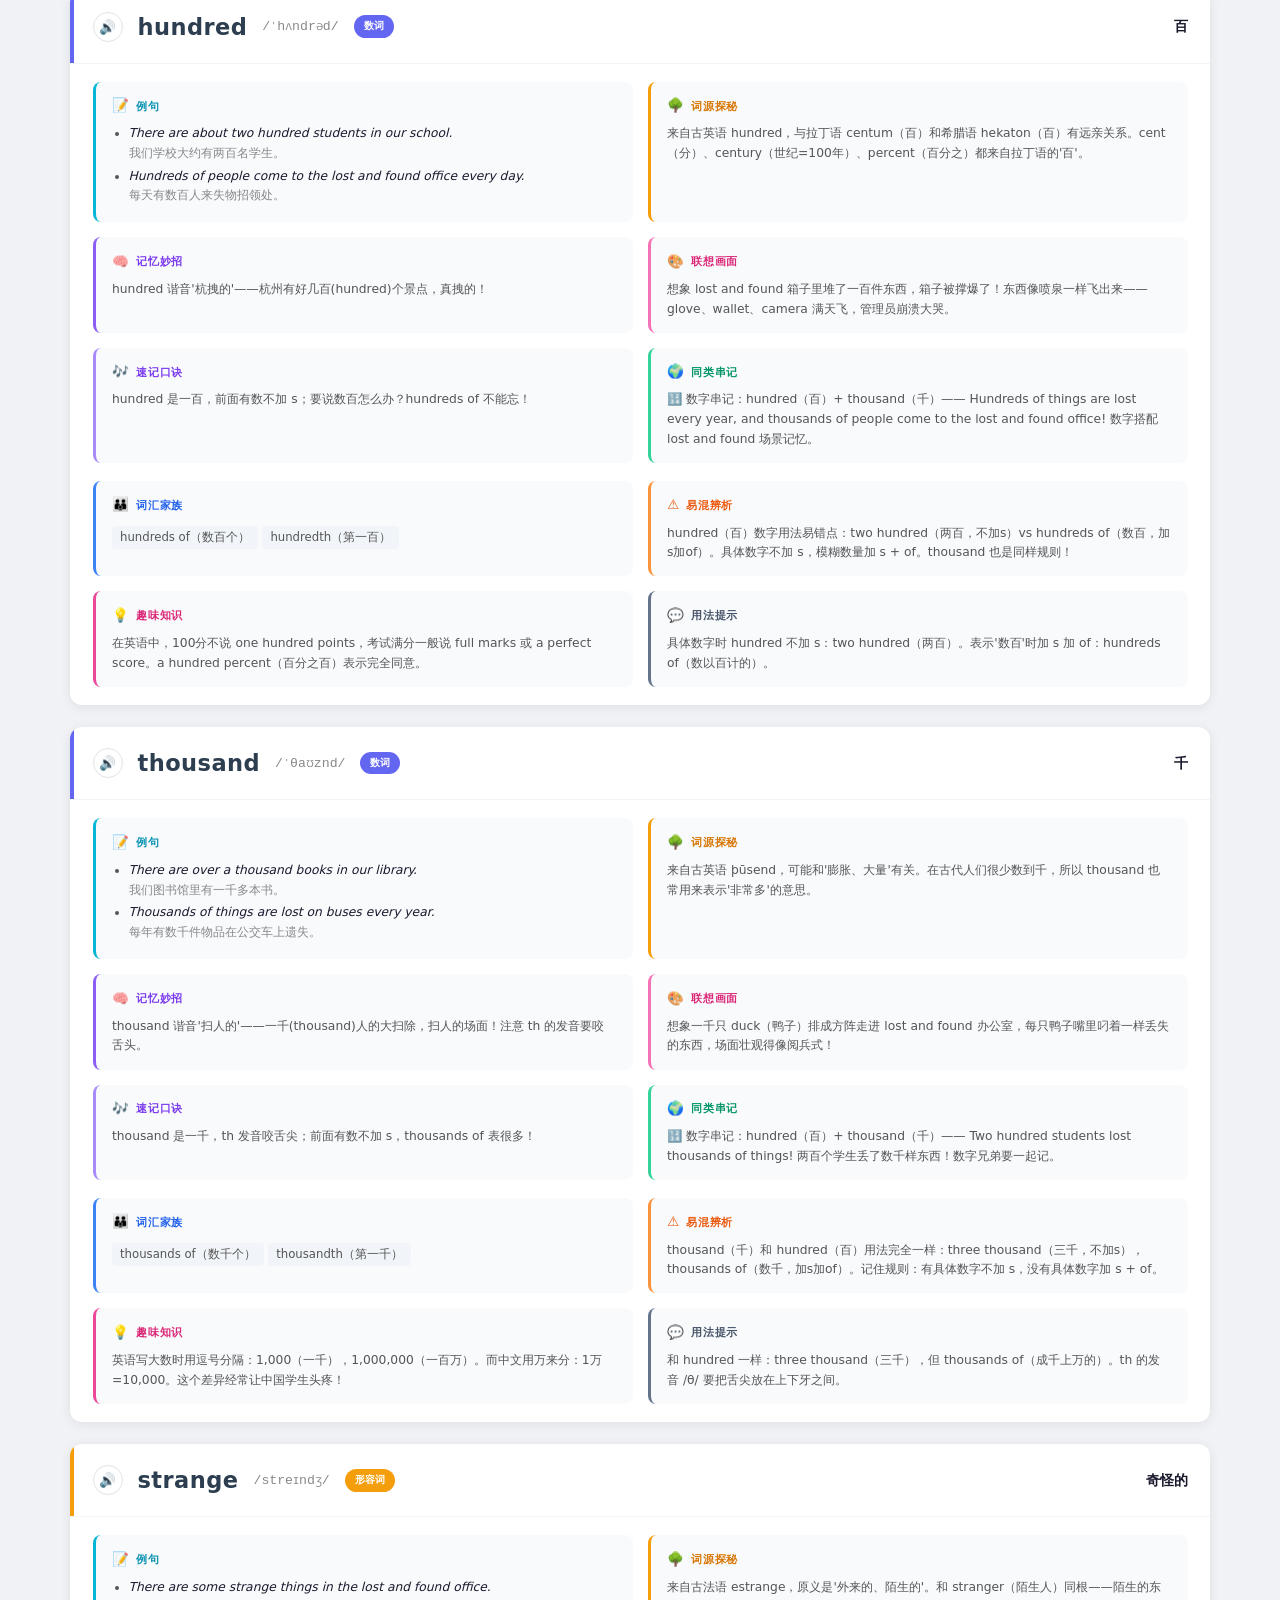
==== commit 6716a868: "Fix layout: move scene panel to visible area, add new panel colors, cache bust CSS - Move 同类串记 (scen" ====
--- a/unit1.html
+++ b/unit1.html
@@ -4,7 +4,7 @@
 <meta charset="UTF-8"><meta name="viewport" content="width=device-width,initial-scale=1">
 <meta name="referrer" content="no-referrer">
 <title>Module 1 — 词汇分析</title>
-<link rel="stylesheet" href="style.css">
+<link rel="stylesheet" href="style.css?v=22">
 </head>
 <body>
 <div id="unit-root"><p style="color:#888;padding:2rem">Loading...</p></div>
--- a/style.css
+++ b/style.css
@@ -121,6 +121,14 @@
 .dim-panel.dp-fun .dim-title{color:#db2777}
 .dim-panel.dp-usage{border-left-color:#64748b}
 .dim-panel.dp-usage .dim-title{color:#475569}
+.dim-panel.dp-visual{border-left-color:#f472b6}
+.dim-panel.dp-visual .dim-title{color:#db2777}
+.dim-panel.dp-confuse{border-left-color:#fb923c}
+.dim-panel.dp-confuse .dim-title{color:#ea580c}
+.dim-panel.dp-rhyme{border-left-color:#a78bfa}
+.dim-panel.dp-rhyme .dim-title{color:#7c3aed}
+.dim-panel.dp-scene{border-left-color:#34d399}
+.dim-panel.dp-scene .dim-title{color:#059669}
 
 .dim-panel p,.dim-panel li{font-size:.82rem;color:var(--text2);line-height:1.6}
 .dim-panel ul{padding-left:1.1rem;margin:0}
